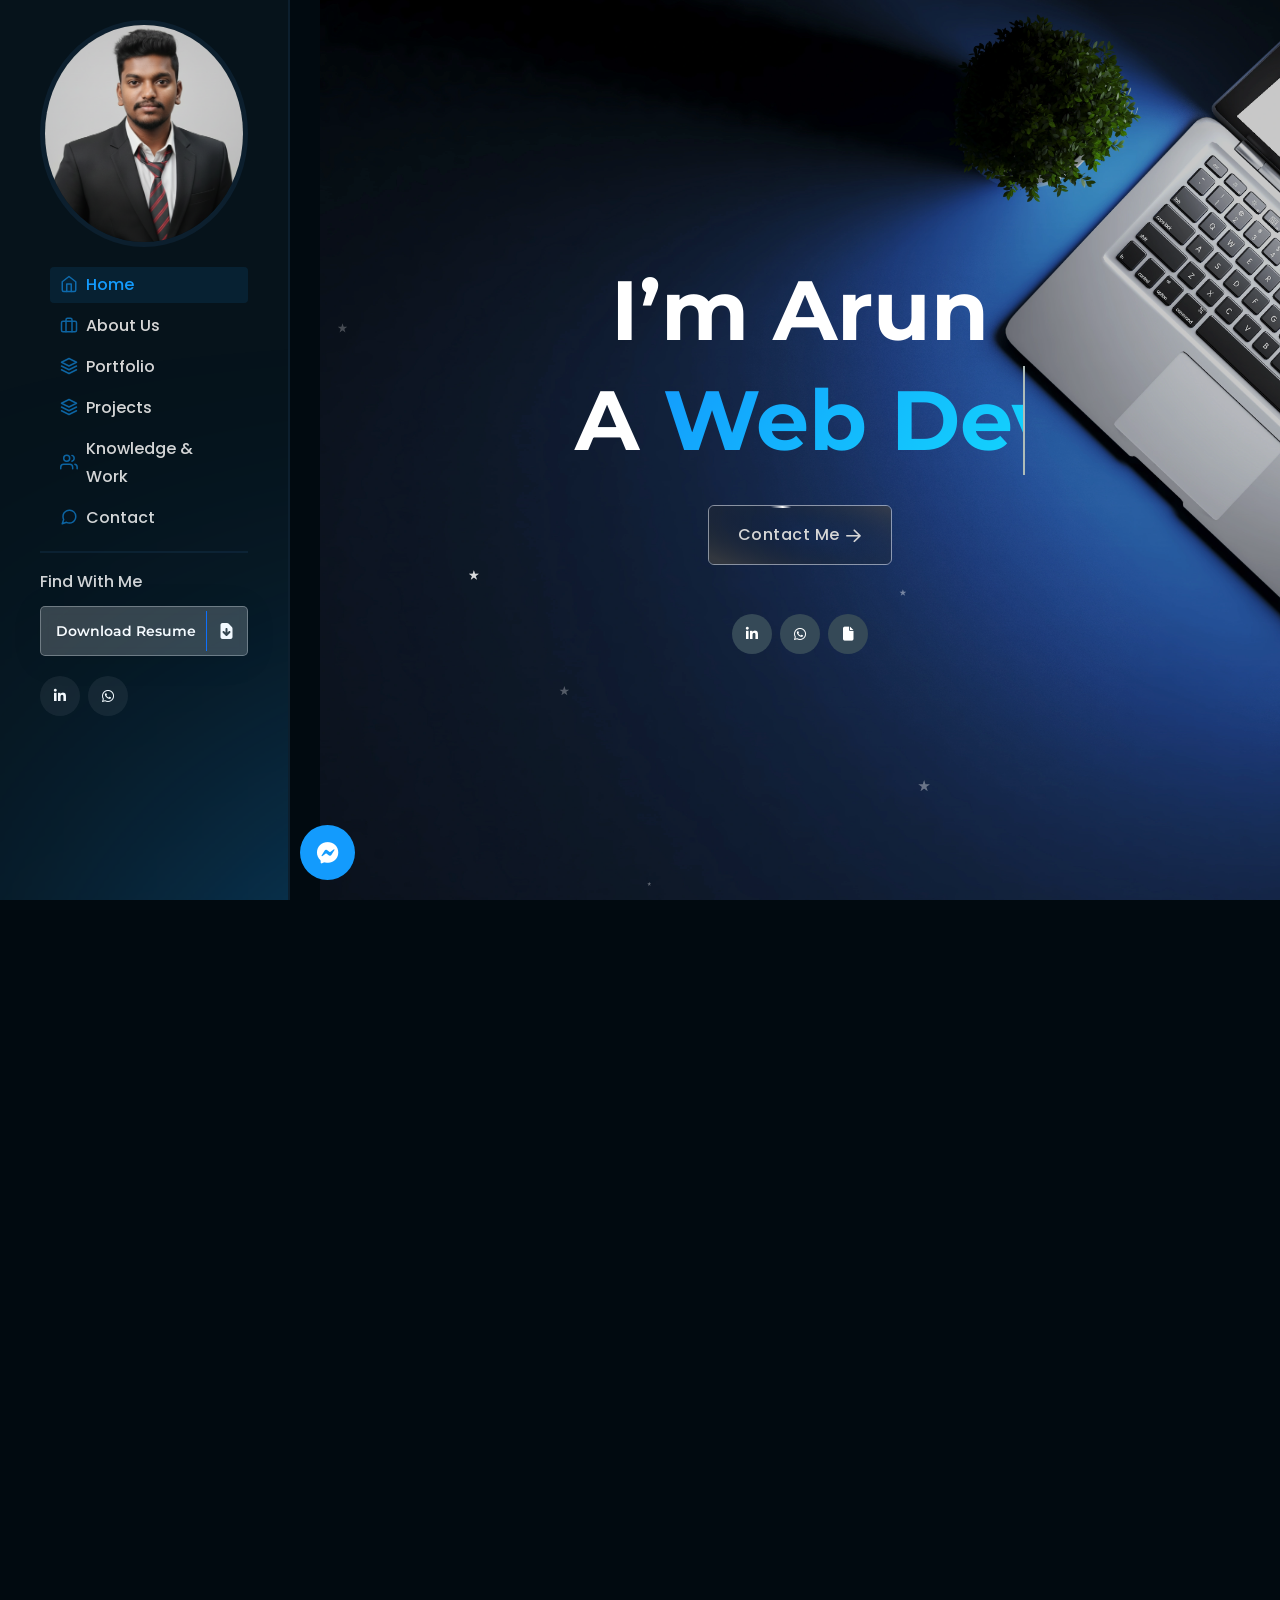
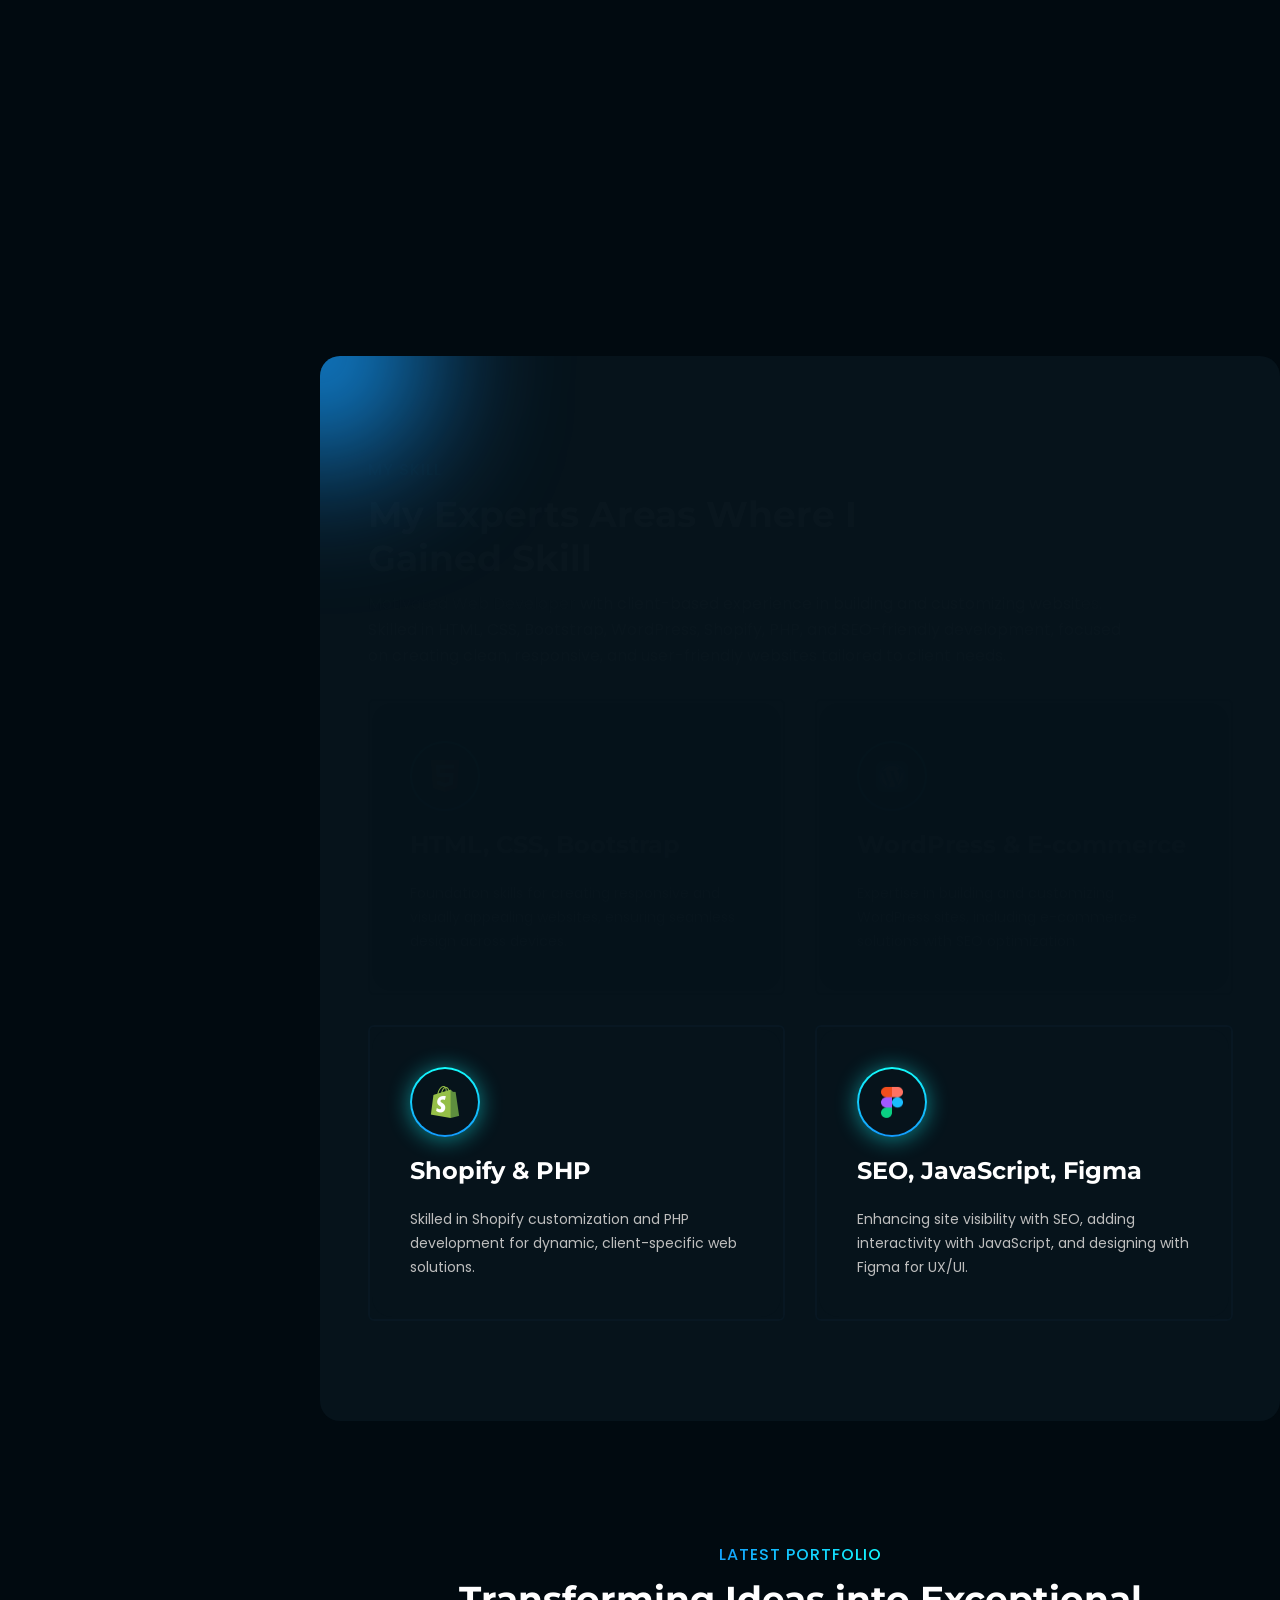
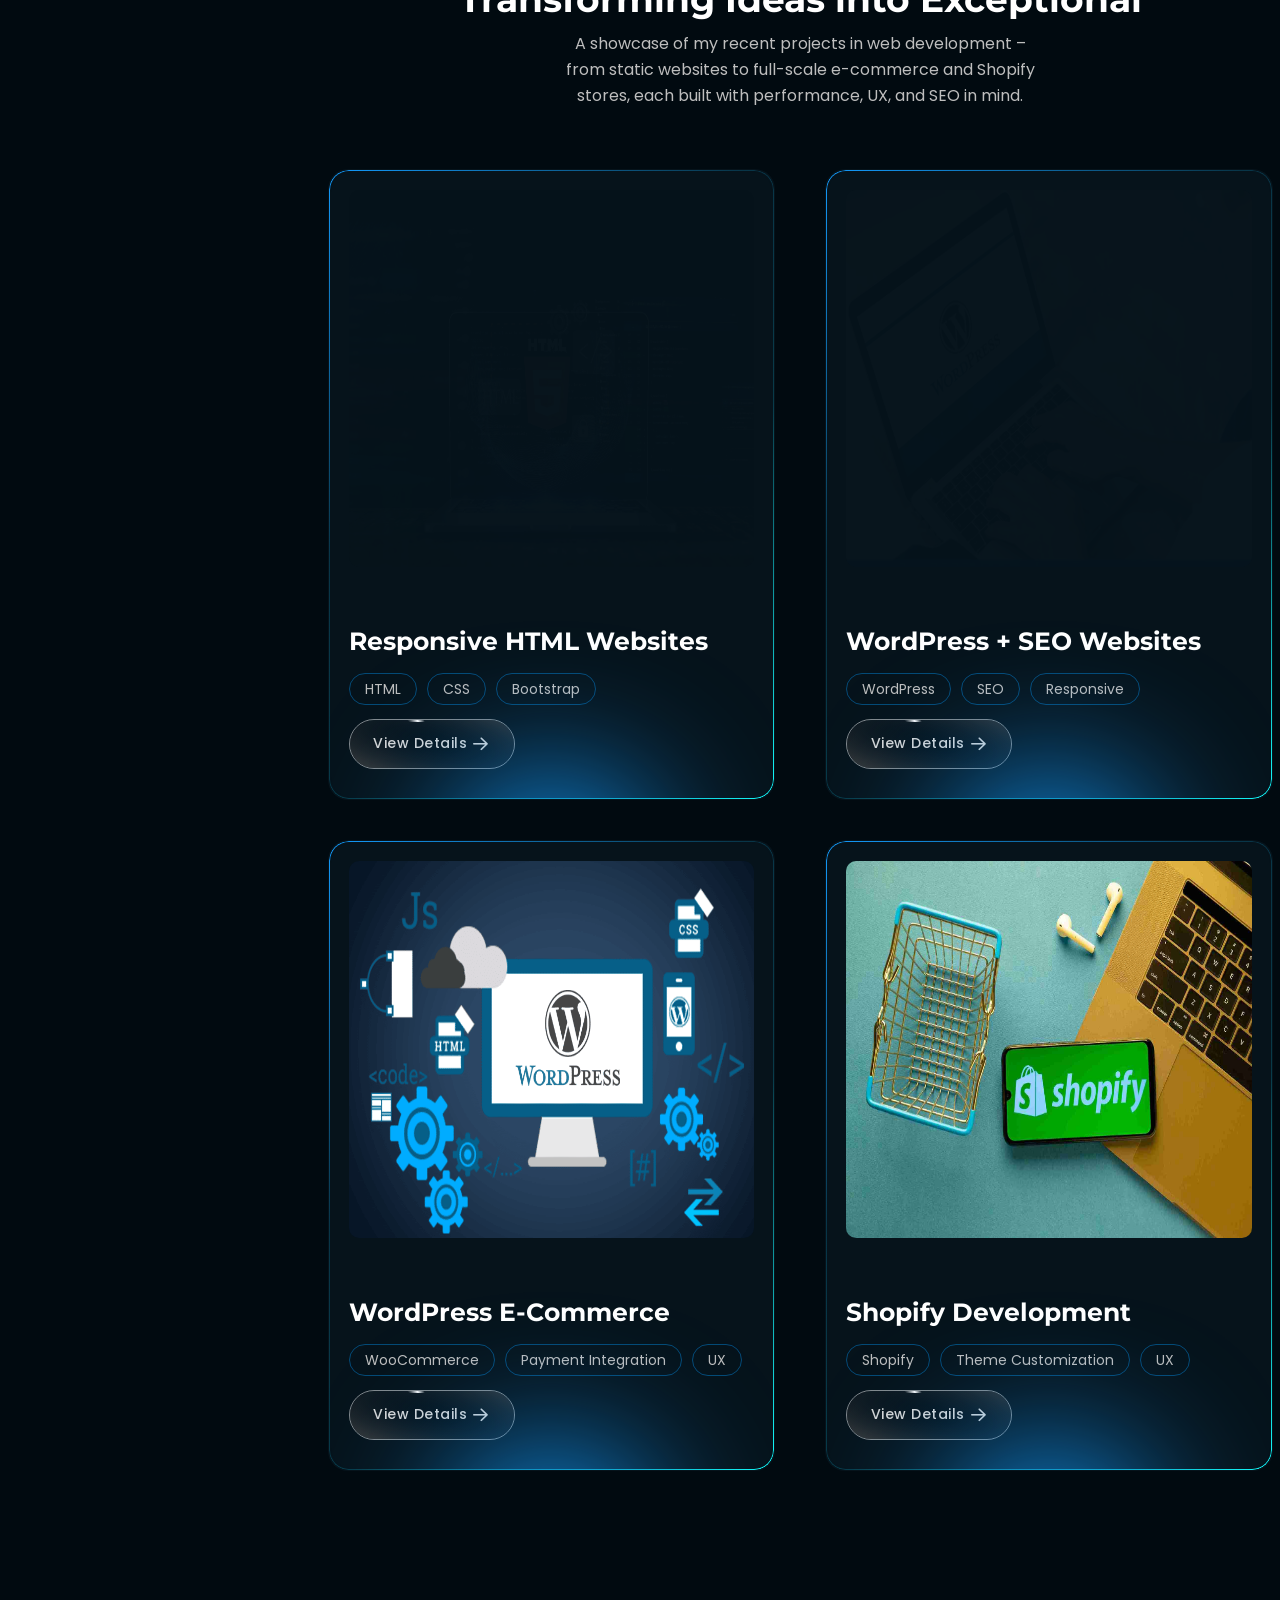
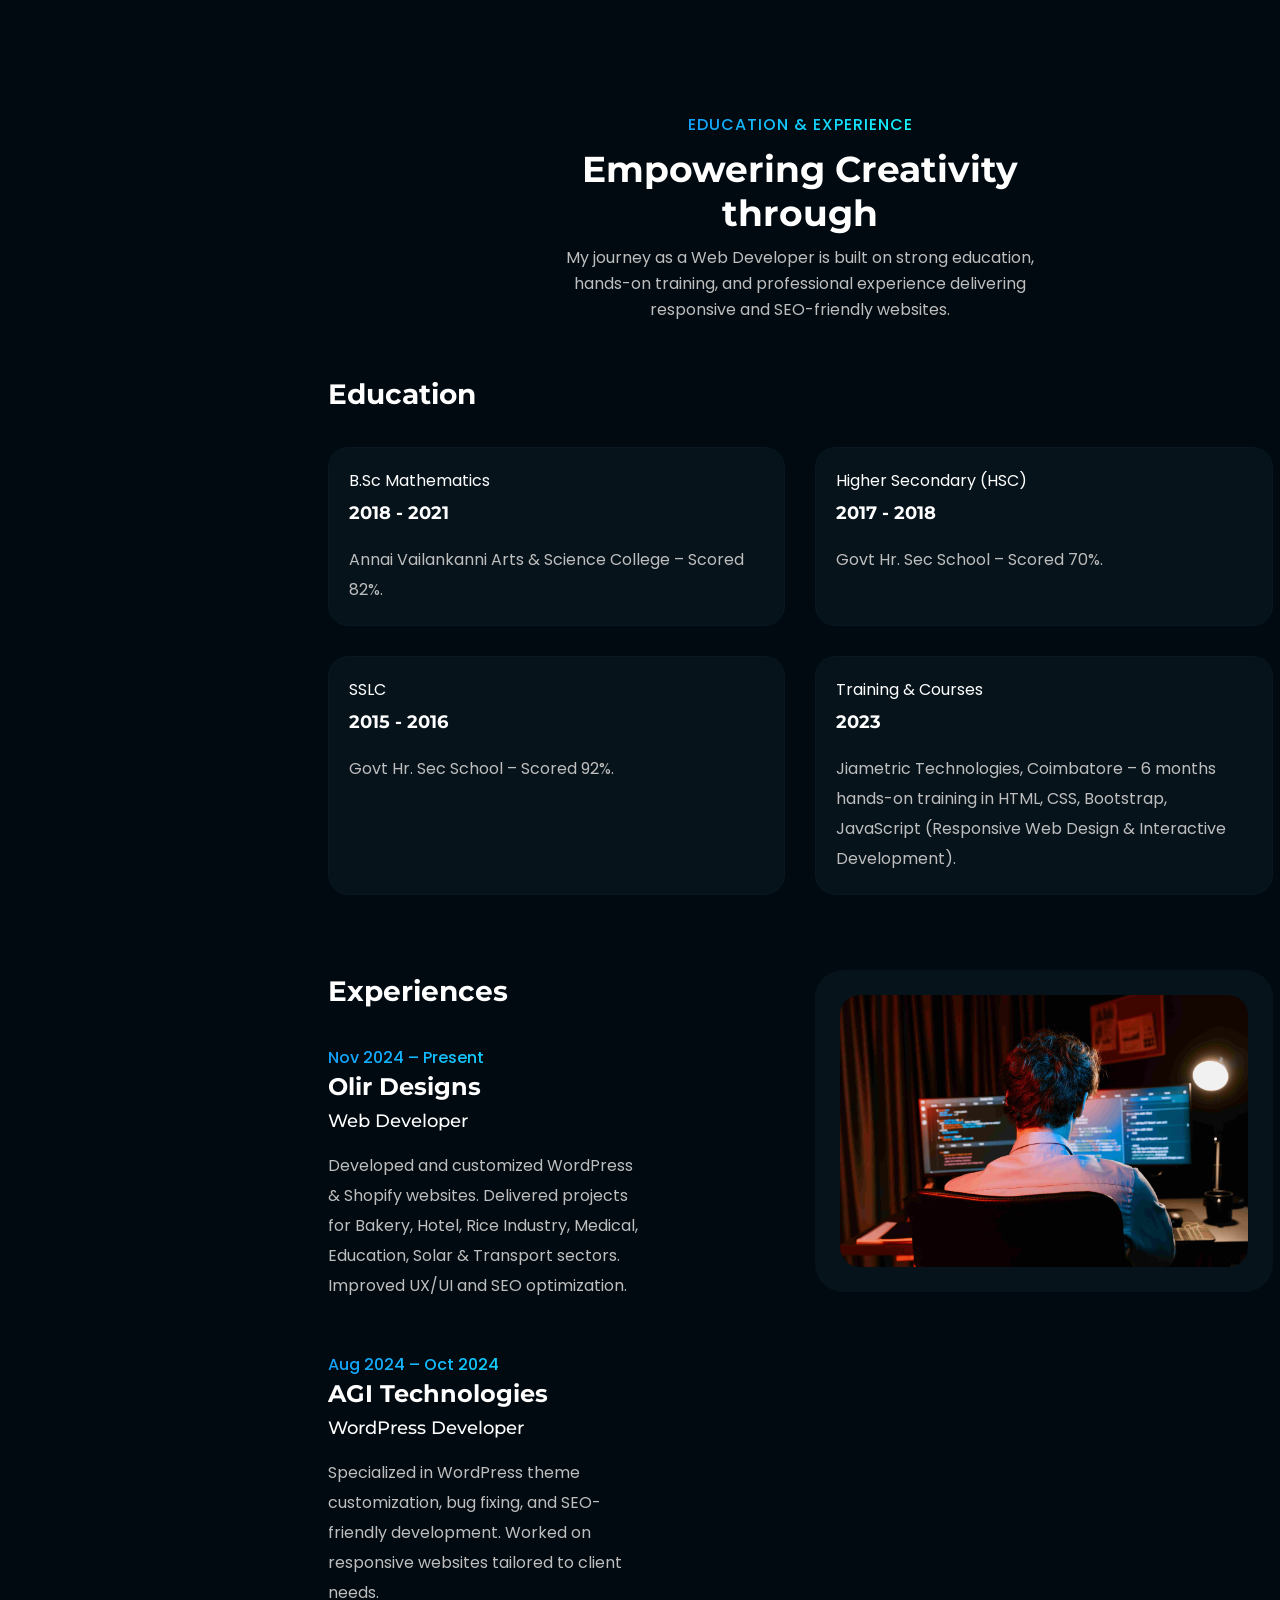
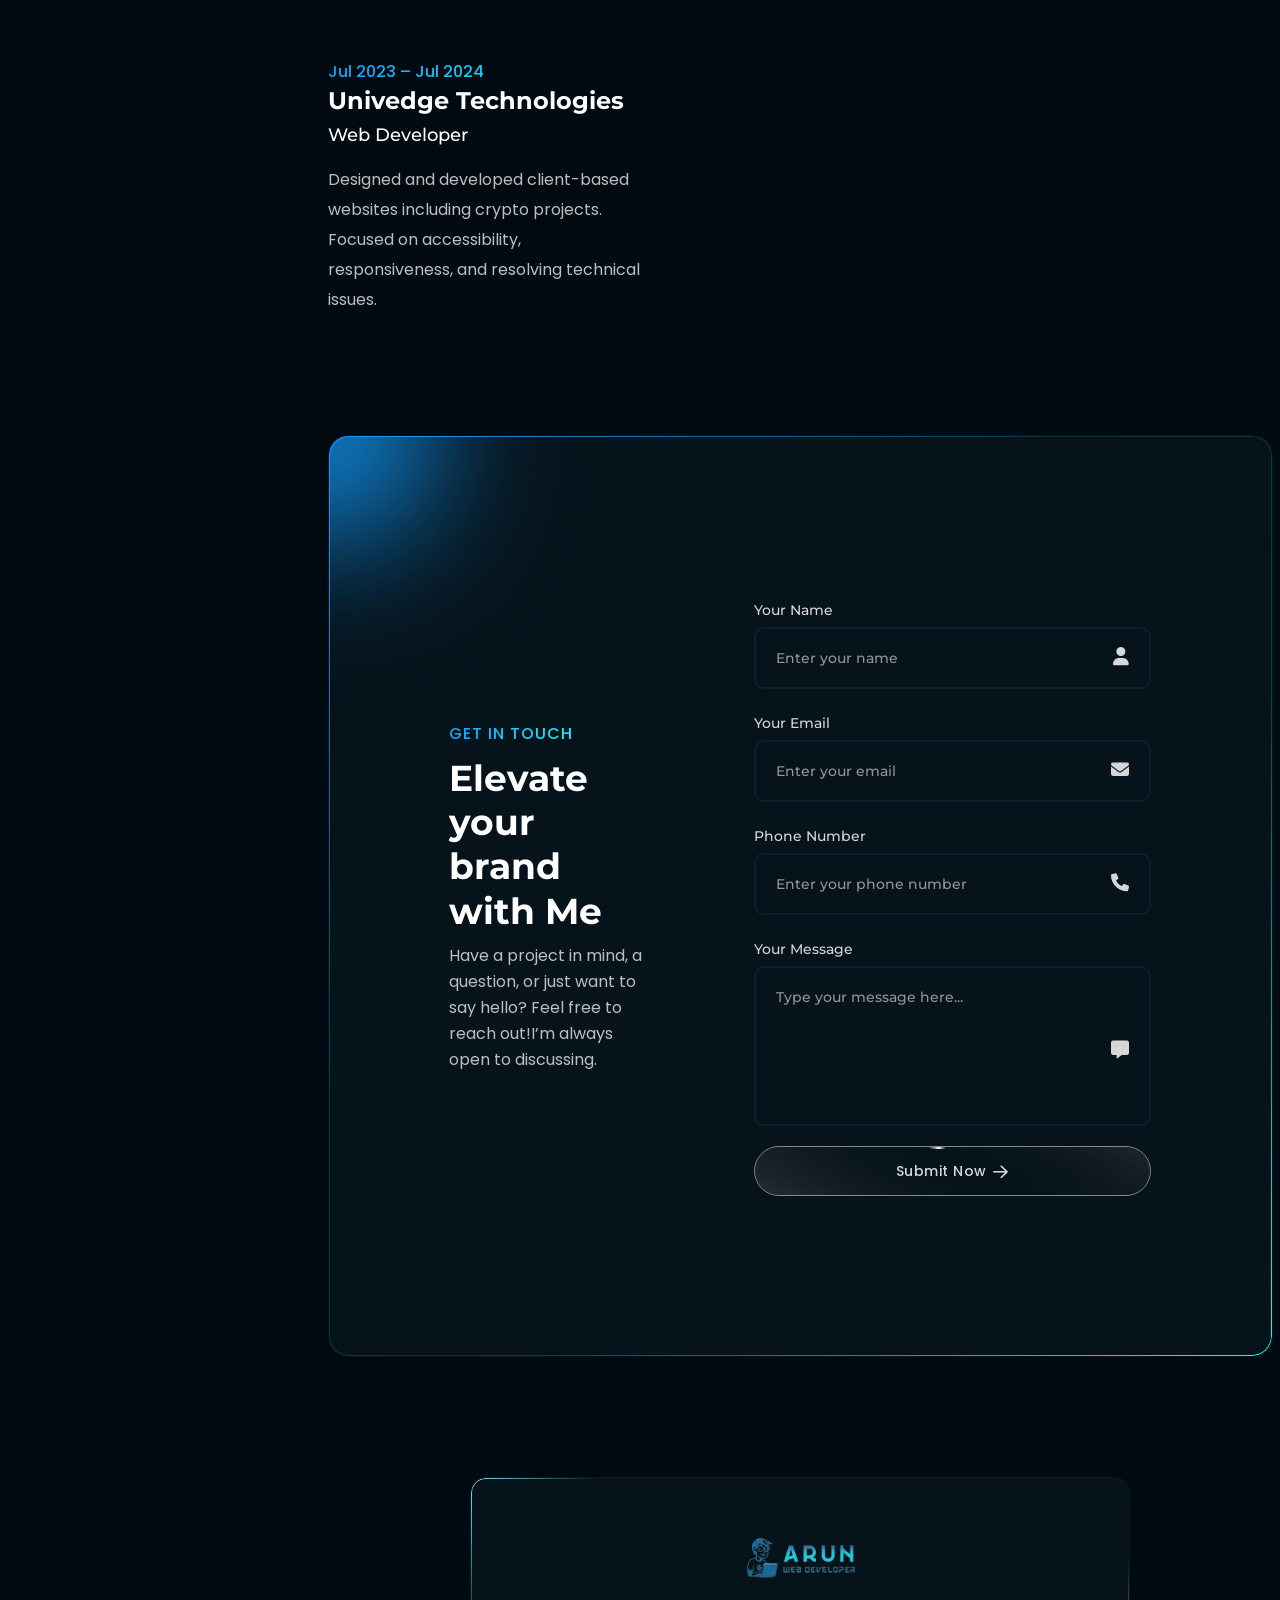
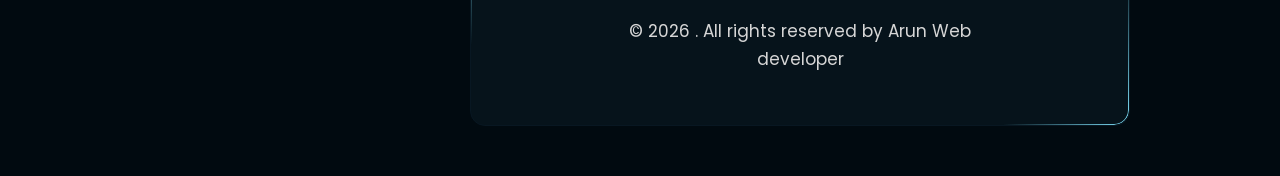
==== index.html @ c599165a "first commit" ====
<!DOCTYPE html>
<html lang="en">

<head>
    <meta charset="UTF-8">
    <meta http-equiv="X-UA-Compatible" content="IE=edge">
    <meta name="viewport" content="width=device-width, initial-scale=1.0">
    <meta name="description" content="Virtuo is a modern personal portfolio template for designers, developers, content writer, cleaner, programmer, fashion designer, model, Influencer and freelancers. Fully responsive, SEO-friendly, Bootstrap and easy to customize.">
    <link rel="shortcut icon" type="image/x-icon" href="assets/images/favicon.svg">
    <title>Arun Portfolio</title>
    <!-- Bootstrap min css -->
    <link rel="stylesheet" href="assets/css/vendor/fontawesome.css">
    <link rel="stylesheet" href="assets/css/plugins/swiper.css">
    <link rel="stylesheet" href="assets/css/plugins/odometer.css">
    <link rel="stylesheet" href="assets/css/vendor/animate.min.css">
    <link rel="stylesheet" href="assets/css/vendor/bootstrap.min.css">
    <!-- custom css -->
    <link rel="stylesheet" href="assets/css/style.css">
    <link rel="stylesheet" href="assets/css/vendor/portfolio.css">


</head>

<body class="page-with-left-header-body">

    <div class="d-none d-xl-block header-style-2">
        <header class="tmp-header-area d-flex align-items-start flex-column header-left-sticky">
            <div class="inner-wrapper">
                <div class="logo-area">
                    <a href="index.html">
                        <img src="assets/images/logo/banner-user-image-04.png" alt="Virtuo - Personal Portfolio HTML Template for developers and freelancers">
                    </a>
                </div>
                <nav id="sideNavs" class="mainmenu-nav navbar-example2 onepagenav">
                    <ul class="primary-menu nav nav-pills">
                        <li class="nav-item current"><a class="nav-link smoth-animation" href="#home"><svg xmlns="http://www.w3.org/2000/svg" width="24" height="24" viewBox="0 0 24 24" fill="none" stroke="currentColor" stroke-width="2" stroke-linecap="round" stroke-linejoin="round" class="feather feather-home">
                                    <path d="M3 9l9-7 9 7v11a2 2 0 0 1-2 2H5a2 2 0 0 1-2-2z"></path>
                                    <polyline points="9 22 9 12 15 12 15 22"></polyline>
                                </svg> Home</a></li>
                        <li class="nav-item"><a class="nav-link smoth-animation" href="#about"> <svg xmlns="http://www.w3.org/2000/svg" width="24" height="24" viewBox="0 0 24 24" fill="none" stroke="currentColor" stroke-width="2" stroke-linecap="round" stroke-linejoin="round" class="feather feather-briefcase">
                                    <rect x="2" y="7" width="20" height="14" rx="2" ry="2"></rect>
                                    <path d="M16 21V5a2 2 0 0 0-2-2h-4a2 2 0 0 0-2 2v16"></path>
                                </svg>About Us</a></li>        
                        <li class="nav-item"><a class="nav-link smoth-animation" href="#portfolio"><svg xmlns="http://www.w3.org/2000/svg" width="24" height="24" viewBox="0 0 24 24" fill="none" stroke="currentColor" stroke-width="2" stroke-linecap="round" stroke-linejoin="round" class="feather feather-layers">
                                    <polygon points="12 2 2 7 12 12 22 7 12 2"></polygon>
                                    <polyline points="2 17 12 22 22 17"></polyline>
                                    <polyline points="2 12 12 17 22 12"></polyline>
                                </svg>Portfolio</a></li>
                        <li class="nav-item"><a class="nav-link smoth-animation" href="portfolio.html"><svg xmlns="http://www.w3.org/2000/svg" width="24" height="24" viewBox="0 0 24 24" fill="none" stroke="currentColor" stroke-width="2" stroke-linecap="round" stroke-linejoin="round" class="feather feather-layers">
                                    <polygon points="12 2 2 7 12 12 22 7 12 2"></polygon>
                                    <polyline points="2 17 12 22 22 17"></polyline>
                                    <polyline points="2 12 12 17 22 12"></polyline>
                                </svg>Projects</a></li>
                        <li class="nav-item"><a class="nav-link smoth-animation" href="#skills"><svg xmlns="http://www.w3.org/2000/svg" width="24" height="24" viewBox="0 0 24 24" fill="none" stroke="currentColor" stroke-width="2" stroke-linecap="round" stroke-linejoin="round" class="feather feather-users">
                                    <path d="M17 21v-2a4 4 0 0 0-4-4H5a4 4 0 0 0-4 4v2"></path>
                                    <circle cx="9" cy="7" r="4"></circle>
                                    <path d="M23 21v-2a4 4 0 0 0-3-3.87"></path>
                                    <path d="M16 3.13a4 4 0 0 1 0 7.75"></path>
                                </svg>Knowledge & Work</a></li>
                        <li class="nav-item"><a class="nav-link smoth-animation" href="#contacts"><svg xmlns="http://www.w3.org/2000/svg" width="24" height="24" viewBox="0 0 24 24" fill="none" stroke="currentColor" stroke-width="2" stroke-linecap="round" stroke-linejoin="round" class="feather feather-message-circle">
                                    <path d="M21 11.5a8.38 8.38 0 0 1-.9 3.8 8.5 8.5 0 0 1-7.6 4.7 8.38 8.38 0 0 1-3.8-.9L3 21l1.9-5.7a8.38 8.38 0 0 1-.9-3.8 8.5 8.5 0 0 1 4.7-7.6 8.38 8.38 0 0 1 3.8-.9h.5a8.48 8.48 0 0 1 8 8v.5z">
                                    </path>
                                </svg>Contact</a></li>
                    </ul>
                </nav>
              <div class="footer">
                    <div class="social-share-style-1">
                        <span class="title">Find With Me</span>
                   
                    <div class="resume">
                        <a download href="assets/images/logo/Arun-Resume.pdf">
                            <div class="noselect"> <span class="text">Download Resume</span><span class="icon"><svg fill="none" height="20" viewBox="0 0 20 20" width="20" xmlns="http://www.w3.org/2000/svg" id="fi_12314107"><path clip-rule="evenodd" d="m6 2c-1.10457 0-2 .89543-2 2v12c0 1.1046.89543 2 2 2h8c1.1046 0 2-.8954 2-2v-8.58578c0-.53043-.2107-1.03915-.5858-1.41422l-3.4142-3.41422c-.3751-.37507-.8838-.58578-1.4142-.58578zm5 6c0-.55228-.4477-1-1-1-.55228 0-1 .44772-1 1v3.5858l-1.29288-1.2929c-.39053-.39053-1.02371-.39053-1.41424 0-.39052.3905-.39052 1.0237 0 1.4142l3 3c.39053.3905 1.02372.3905 1.41422 0l3-3c.3905-.3905.3905-1.0237 0-1.4142-.3905-.39053-1.0237-.39053-1.4142 0l-1.2929 1.2929z" fill="#fff" fill-rule="evenodd"></path></svg></span></div></a>

                        <div class="social-link" style="margin-top: 20px;">
                            <a href="https://www.linkedin.com/in/arundevweb" target="_blank">
                                <i class="fa-brands fa-linkedin-in"></i>
                            </a>
                            <a href="https://wa.me/6385438589" target="_blank">
                                <i class="fa-brands fa-whatsapp"></i>
                            </a>
                          
                        </div>
                    </div>
                    </div>
                </div>
            </div>
        </header>
    </div>

    <!-- Header Mobile Bar  -->
    <div class="tmp-responsive-header-style d-block d-xl-none header--sticky">
        <div class="row align-items-center">
            <div class="col-6">
                <div class="logo">
                    <a href="index.html">
                        <img src="assets/images/logo/white-logo-reeni.png" alt="Virtuo - Personal Portfolio HTML Template for developers and freelancers">
                    </a>
                </div>
            </div>
            <div class="col-6">
                <div class="header-right text-end">
                    <div class="tmp-side-collups-area d-flex justify-content-end">
                        <button class="tmp-menu-bars humberger_menu_active"><i class="fa-regular fa-bars-staggered"></i></button>
                    </div>
                </div>
            </div>
        </div>
    </div>
    <!-- Header Mobile Bar  -->


    <div class="tmp-popup-mobile-menu">
        <div class="inner">
            <div class="header-top">
                <div class="logo">
                    <a href="index.html" class="logo-area">
                        <img class="logo-dark" src="assets/images/logo/white-logo-reeni.png" alt="Virtuo - Personal Portfolio HTML Template for developers and freelancers">
                        <img class="logo-white" src="assets/images/logo/dark-logo-virtuo.png" alt="Virtuo - Personal Portfolio HTML Template for developers and freelancers">
                    </a>

                </div>
                <div class="close-menu">
                    <button class="close-button tmp-round-action-btn">
                        <i class="fa-sharp fa-light fa-xmark"></i>
                    </button>
                </div>
            </div>
            <ul class="tmp-mainmenu onepagenav-click">
                <li><a class="smoth-animation" href="#home">Home</a></li>
                <li><a class="smoth-animation" href="#about">About Us</a></li>
                <li><a class="smoth-animation" href="#portfolio">Portfolio</a></li>
                <li><a class="smoth-animation" href="portfolio.html">Projects</a></li>
                <li><a class="smoth-animation" href="#skills">Knowledge & Work</a></li>
                <li><a class="smoth-animation" href="#contacts">Contact</a></li>
            </ul>

            <div class="social-share-style-1 mt--40">
                <span class="title">find with me</span>
               <div class="resume">
                        <a download href="assets/images/logo/Arun-Resume.pdf">
                            <div class="noselect"> <span class="text">Download Resume</span><span class="icon"><svg fill="none" height="20" viewBox="0 0 20 20" width="20" xmlns="http://www.w3.org/2000/svg" id="fi_12314107"><path clip-rule="evenodd" d="m6 2c-1.10457 0-2 .89543-2 2v12c0 1.1046.89543 2 2 2h8c1.1046 0 2-.8954 2-2v-8.58578c0-.53043-.2107-1.03915-.5858-1.41422l-3.4142-3.41422c-.3751-.37507-.8838-.58578-1.4142-.58578zm5 6c0-.55228-.4477-1-1-1-.55228 0-1 .44772-1 1v3.5858l-1.29288-1.2929c-.39053-.39053-1.02371-.39053-1.41424 0-.39052.3905-.39052 1.0237 0 1.4142l3 3c.39053.3905 1.02372.3905 1.41422 0l3-3c.3905-.3905.3905-1.0237 0-1.4142-.3905-.39053-1.0237-.39053-1.4142 0l-1.2929 1.2929z" fill="#fff" fill-rule="evenodd"></path></svg></span></div></a>

                        <div class="social-link" style="margin-top: 20px;">
                            <a href="https://www.linkedin.com/in/arundevweb" target="_blank">
                                <i class="fa-brands fa-linkedin-in"></i>
                            </a>
                            <a href="https://wa.me/6385438589" target="_blank">
                                <i class="fa-brands fa-whatsapp"></i>
                            </a>
                          
                        </div>
                    </div>
            </div>

        </div>
    </div>

    <div class="page-with-left-header">

        <!-- tmp banner area start -->
        <div class="tmp-banner-one-area banner-twelve-area with-bg-image style-3" id="home" data-black-overlay="1">
            <div class="container">
                <div class="banner-one-main-wrapper">
                    <div class="row align-items-center">
                        <div class="col-lg-12">
                            <div class="inner text-center">

                                <h1 class="title tmp-scroll-trigger tmp-fade-in animation-order-2 mb--30">
                                    I’m
                                    Arun <br> A
                                    <span class="header-caption">
                                        <span class="cd-headline clip is-full-width">
                                            <span class="cd-words-wrapper">
                                                <b class="is-visible theme-gradient">Web Developer</b>
                                                <b class="is-hidden theme-gradient">Shopify Developer</b>
                                                <b class="is-hidden theme-gradient">Wordpress Developer</b>
                                                <b class="is-hidden theme-gradient">SEO Support</b>
                                            </span>
                                    </span>
                                    </span>
                                </h1>
                                <!-- <a href="contact.html" class="tmp-btn btn-primary tmp-scroll-trigger tmp-fade-in animation-order-3">Contact Me</a> -->
                                <a class="tmp-btn hover-icon-reverse btn-border tmp-modern-button download-icon" href="#contacts">
                                    <div class="icon-reverse-wrapper">
                                        <span class="btn-text">Contact Me</span>
                                        <div class="btn-hack"></div>
                                        <img src="assets/images/button/btg-bg.svg" alt="" class="btn-bg">
                                        <img src="assets/images/button/btg-bg-2.svg" alt="" class="btn-bg-hover">
                                        <span class="btn-icon"><i class="fa-sharp fa-regular fa-arrow-right"></i></span>
                                        <span class="btn-icon"><i class="fa-sharp fa-regular fa-arrow-right"></i></span>
                                    </div>
                                </a>
                                <div class="social-share-style-1">
                                    <div class="social-link">
                                        <a href="https://www.linkedin.com/in/arundevweb" target="_blank">
                                            <i class="fa-brands fa-linkedin-in"></i>
                                        </a>
                                        <!-- WhatsApp -->
                                        <a href="https://wa.me/6385438589" target="_blank">
                                            <i class="fa-brands fa-whatsapp"></i>
                                        </a>
                                        <!-- Resume Download -->
                                        <a href="assets/images/logo/Arun-Resume.pdf" download target="_blank">
                                            <i class="fa-solid fa-file"></i>
                                        </a>
                                    </div>
                                </div>
                            </div>
                        </div>
                    </div>
                </div>
            </div>
            <div id="particles-js"></div>
        </div>
        <!-- tmp banner area end -->

        <section class="latest-service-area tmp-section-gapTop" id="about">
            <div class="container">
                <div class="row animation-action-3">
                    <div class="col-lg-6 col-sm-6">
                        <a href="service-details.html" class="service-card-v2 single-animation tmponhover tmp-scroll-trigger tmp-fade-in animation-order-1">
                            <h2 class="service-card-num"><span>01.</span>WordPress Development</h2>
                            <div class="tmp-light light-left"></div>
                            <p class="service-para">Expert in building and customizing responsive WordPress websites with SEO optimization.</p>
                        </a>

                        <!-- ✅ New Shopify Development Card -->
                        <a href="service-details.html" class="service-card-v2 single-animation tmponhover tmp-scroll-trigger tmp-fade-in animation-order-2">
                            <h2 class="service-card-num"><span>02.</span>Shopify Development</h2>
                            <div class="tmp-light light-left"></div>
                            <p class="service-para">Specialized in Shopify customization, theme development, and building scalable e-commerce solutions with SEO-friendly design.</p>
                        </a>
                        <!-- End Shopify Card -->

                        <a href="service-details.html" class="service-card-v2 single-animation tmponhover tmp-scroll-trigger tmp-fade-in animation-order-3">
                            <h2 class="service-card-num"><span>03.</span>UI/UX Design</h2>
                            <div class="tmp-light light-left"></div>
                            <p class="service-para">I specialize in creating solutions that are visually engaging and align with business goals for better customer experience.</p>
                        </a>
                    </div>

                    <div class="col-lg-6 col-sm-6">
                        <div class="service-card-v2 single-animation tmponhover tmp-scroll-trigger tmp-fade-in animation-order-4">
                            <h2 class="service-card-num"><span>04.</span>SEO-Friendly Development</h2>
                            <div class="tmp-light light-left"></div>
                            <p class="service-para">Websites optimized for search engines with responsive design and clean coding practices.</p>
                        </div>
                        <div class="service-card-v2 single-animation tmponhover tmp-scroll-trigger tmp-fade-in animation-order-5">
                            <h2 class="service-card-num"><span>05.</span>Branding Design</h2>
                            <div class="tmp-light light-left"></div>
                            <p class="service-para">Helping businesses build strong branding with professional, customized digital solutions.</p>
                        </div>
                        <div class="service-card-v2 single-animation tmponhover tmp-scroll-trigger tmp-fade-in animation-order-6">
                            <h2 class="service-card-num"><span>06.</span>Motion Design</h2>
                            <div class="tmp-light light-left"></div>
                            <p class="service-para">Creative animations and interactive visuals that improve engagement and storytelling.</p>
                        </div>
                    </div>
                </div>
            </div>
        </section>

  <!-- tmp counter area start -->
        <div class="counter-funfacts-area tmp-section-gapBottom">
            <div class="container">
                <div class="row g-5">
                    <div class="col-lg-3 col-sm-6 col-12">
                        <div class="counter-card tmp-scroll-trigger tmp-fade-in tmponhover animation-order-1">
                            <h3 class="counter counter-title"><span class="odometer" data-count="55">00</span>+</h3>
                            <p class="counter-para">Projects Completed</p>
                        </div>
                    </div>
                    <div class="col-lg-3 col-sm-6 col-12">
                        <div class="counter-card tmp-scroll-trigger tmp-fade-in tmponhover animation-order-2">
                            <h3 class="counter counter-title"><span class="odometer" data-count="30">00</span>+</h3>
                            <p class="counter-para">Websites Developed</p>
                        </div>
                    </div>
                    <div class="col-lg-3 col-sm-6 col-12">
                        <div class="counter-card tmp-scroll-trigger tmp-fade-in tmponhover animation-order-3">
                            <h3 class="counter counter-title"><span class="odometer" data-count="20">00</span>+</h3>
                            <p class="counter-para">Client Reviews</p>
                        </div>
                    </div>
                    <div class="col-lg-3 col-sm-6 col-12">
                        <div class="counter-card tmp-scroll-trigger tmp-fade-in tmponhover animation-order-4">
                            <h3 class="counter counter-title"><span class="odometer" data-count="18">00</span>+</h3>
                            <p class="counter-para">Satisfied Clients</p>
                        </div>
                    </div>
                </div>
            </div>
        </div>

    <!-- tmp counter area end -->


    <!-- Tpm My Skill Area Start -->
    <section class="my-skill-area-style-two  plr_lg--30 plr_md--30 plr_sm--30 plr_mobile--15 mt--10" id="skills">
        <div class="tpm-custom-box-bg position-relative overflow-hidden border--radious-20">
            <div class="container">
                <div class="row">

                    <div class="col-xxl-6 col-lg-12 col-md-12">
                        <div class="my-skill-area-left-content-wrap">
                            <div class="section-head text-align-left">
                                <div class="section-sub-title tmp-scroll-trigger tmp-fade-in animation-order-1">
                                    <span class="subtitle theme-gradient">My Skill</span>
                                </div>
                                <h2 class="title split-collab tmp-scroll-trigger tmp-fade-in animation-order-2">My Experts
                                    Areas Where I <br> Gained Skill</h2>
                                <p class="description tmp-scroll-trigger tmp-fade-in animation-order-3">Motivated Web Developer with client-based experience in building and customizing websites. Skilled in HTML, CSS, Bootstrap, WordPress, Shopify, PHP, and SEO-friendly development, focused on creating clean, responsive, and user-friendly websites tailored to client needs.</p>
                            </div>
                        </div>
                    </div>

                    <div class="col-xxl-6 col-lg-12 col-md-12">
                        <div class="my-skill-card-style-two row">
                            <div class="col-lg-6 col-md-6 col-12 paralax-image">
                                <div class="my-skill-card tmponhover tmp-scroll-trigger tmp-fade-in animation-order-1">
                                    <div class="card-icon">
                                        <img src="assets/images/icons/icon-01.png" alt="my-skill-icon">
                                    </div>
                                    <h3 class="card-title">HTML, CSS, Bootstrap</h3>
                                    <p class="card-para">Foundation skills for creating responsive and visually appealing websites, ensuring seamless design across devices.</p>
                                </div>
                            </div>

                            <div class="col-lg-6 col-md-6 col-12 paralax-image">
                                <div class="my-skill-card tmponhover tmp-scroll-trigger tmp-fade-in animation-order-2">
                                    <div class="card-icon">
                                        <img src="assets/images/icons/icon-02.png" alt="my-skill-icon">
                                    </div>
                                    <h3 class="card-title">WordPress & E-commerce</h3>
                                    <p class="card-para">Expertise in building and customizing WordPress sites, including e-commerce solutions with SEO optimization.</p>
                                </div>
                            </div>

                            <div class="col-lg-6 col-md-6 col-12 paralax-image">
                                <div class="my-skill-card tmponhover tmp-scroll-trigger tmp-fade-in animation-order-3">
                                    <div class="card-icon">
                                        <img src="assets/images/icons/icon-03.png" alt="my-skill-icon">
                                    </div>
                                    <h3 class="card-title">Shopify & PHP</h3>
                                    <p class="card-para">Skilled in Shopify customization and PHP development for dynamic, client-specific web solutions.</p>
                                </div>
                            </div>

                            <div class="col-lg-6 col-md-6 col-12 paralax-image">
                                <div class="my-skill-card tmponhover tmp-scroll-trigger tmp-fade-in animation-order-4">
                                    <div class="card-icon">
                                        <img src="assets/images/icons/icon-04.png" alt="my-skill-icon">
                                    </div>
                                    <h3 class="card-title">SEO, JavaScript, Figma</h3>
                                    <p class="card-para">Enhancing site visibility with SEO, adding interactivity with JavaScript, and designing with Figma for UX/UI.</p>
                                </div>
                            </div>
                        </div>
                    </div>
                </div>
            </div>
            <div class="tmp-light light-top-left active"></div>
        </div>
    </section>
    <!-- Tpm My Skill Area End -->







    
    <!-- tmp Latest Portfolio Start -->
    <section class="latest-portfolio-area custom-column-grid tmp-section-gap" id="portfolio">
        <div class="container">
            <div class="section-head mb--60">
                <div class="section-sub-title center-title tmp-scroll-trigger tmp-fade-in animation-order-1">
                    <span class="subtitle theme-gradient">Latest Portfolio</span>
                </div>
                <h2 class="title split-collab tmp-scroll-trigger tmp-fade-in animation-order-2">  Transforming Ideas into Exceptional </h2>
                <p class="description section-sm tmp-scroll-trigger tmp-fade-in animation-order-3">A showcase of my recent projects in web development – from static websites to full-scale 
                e-commerce and Shopify stores, each built with performance, UX, and SEO in mind.</p>
            </div>
            <div class="latest-portfolio-tabs-area">
             <div class="row animation-action-3">
                    <div class="col-lg-6 col-md-6 paralax-image">
                        <div class="latest-portfolio-card-style-two image-box-hover tmp-scroll-trigger single-animation active tmponhover tmp-fade-in animation-order-1" data-bs-toggle="modal" data-bs-target="#modal1">
                            <div class="portfoli-card-img">
                                <div class="img-box v2">
                                    <a class="tmp-scroll-trigger tmp-zoom-in animation-order-1" href="javascript:void(0);">
                                        <img class="w-100" src="assets/images/latest-portfolio/portfoli-img-1.jpg" alt="Responsive HTML Websites Thumbnail">
                                    </a>
                                </div>
                            </div>
                            <div class="portfolio-card-content-wrap">
                                <div class="content-left">
                                    <h3 class="portfolio-card-title"><a href="javascript:void(0);">Responsive HTML Websites</a></h3>
                                    <div class="tag-items">
                                        <ul>
                                            <li>
                                                <a href="#" class="tag-item">HTML</a>
                                            </li>
                                            <li>
                                                <a href="#" class="tag-item">CSS</a>
                                            </li>
                                             <li>
                                                <a href="#" class="tag-item">Bootstrap</a>
                                            </li>
                                        </ul>
                                    </div>
                                </div>
                                <a class="tmp-btn hover-icon-reverse btn-border tmp-modern-button radius-round download-icon btn-md" href="portfolio.html#landing-page">
                                    <div class="icon-reverse-wrapper">
                                        <span class="btn-text">View Details</span>
                                        <div class="btn-hack"></div>
                                        <img src="assets/images/button/btg-bg.svg" alt="" class="btn-bg">
                                        <img src="assets/images/button/btg-bg-2.svg" alt="" class="btn-bg-hover">
                                        <span class="btn-icon"><i class="fa-sharp fa-regular fa-arrow-right"></i></span>
                                        <span class="btn-icon"><i class="fa-sharp fa-regular fa-arrow-right"></i></span>
                                    </div>
                                </a>
                            </div>
                            <div class="tmp-light light-center"></div>
                        </div>
                    </div>
                    <div class="col-lg-6 col-md-6 paralax-image">
                        <div class="latest-portfolio-card-style-two image-box-hover tmp-scroll-trigger single-animation active tmponhover tmp-fade-in animation-order-1" data-bs-toggle="modal" data-bs-target="#modal2">
                            <div class="portfoli-card-img">
                                <div class="img-box v2">
                                    <a class="tmp-scroll-trigger tmp-zoom-in animation-order-1" href="javascript:void(0);">
                                        <img class="w-100" src="assets/images/latest-portfolio/portfoli-img-2.avif" alt="WordPress + SEO Websites Thumbnail">
                                    </a>
                                </div>
                            </div>
                            <div class="portfolio-card-content-wrap">
                                <div class="content-left">
                                    <h3 class="portfolio-card-title"><a href="javascript:void(0);">WordPress + SEO Websites</a></h3>
                                    <div class="tag-items">
                                        <ul>
                                            <li>
                                                <a href="#" class="tag-item">WordPress</a>
                                            </li>
                                            <li>
                                                <a href="#" class="tag-item">SEO</a>
                                            </li>
                                            <li>
                                                <a href="#" class="tag-item">Responsive</a>
                                            </li>
                                        </ul>
                                    </div>
                                </div>
                                <a class="tmp-btn hover-icon-reverse btn-border tmp-modern-button radius-round download-icon btn-md" href="portfolio.html#wordpress">
                                    <div class="icon-reverse-wrapper">
                                        <span class="btn-text">View Details</span>
                                        <div class="btn-hack"></div>
                                        <img src="assets/images/button/btg-bg.svg" alt="" class="btn-bg">
                                        <img src="assets/images/button/btg-bg-2.svg" alt="" class="btn-bg-hover">
                                        <span class="btn-icon"><i class="fa-sharp fa-regular fa-arrow-right"></i></span>
                                        <span class="btn-icon"><i class="fa-sharp fa-regular fa-arrow-right"></i></span>
                                    </div>
                                </a>
                            </div>
                            <div class="tmp-light light-center"></div>
                        </div>
                    </div>
                    <div class="col-lg-6 col-md-6 paralax-image">
                        <div class="latest-portfolio-card-style-two image-box-hover tmp-scroll-trigger single-animation active tmponhover tmp-fade-in animation-order-1" data-bs-toggle="modal" data-bs-target="#modal3">
                            <div class="portfoli-card-img">
                                <div class="img-box v2">
                                    <a class="tmp-scroll-trigger tmp-zoom-in animation-order-1" href="javascript:void(0);">
                                        <img class="w-100" src="assets/images/latest-portfolio/portfoli-img-3.png" alt="WordPress E-Commerce Thumbnail">
                                    </a>
                                </div>
                            </div>
                            <div class="portfolio-card-content-wrap">
                                <div class="content-left">
                                    <h3 class="portfolio-card-title"><a href="javascript:void(0);">WordPress E-Commerce</a></h3>
                                    <div class="tag-items">
                                        <ul>
                                            <li>
                                                <a href="#" class="tag-item">WooCommerce</a>
                                            </li>
                                            <li>
                                                <a href="#" class="tag-item">Payment Integration</a>
                                            </li>
                                             <li>
                                                <a href="#" class="tag-item">UX</a>
                                            </li>
                                        </ul>
                                    </div>
                                </div>
                                <a class="tmp-btn hover-icon-reverse btn-border tmp-modern-button radius-round download-icon btn-md" href="portfolio.html#woocommerce">
                                    <div class="icon-reverse-wrapper">
                                        <span class="btn-text">View Details</span>
                                        <div class="btn-hack"></div>
                                        <img src="assets/images/button/btg-bg.svg" alt="" class="btn-bg">
                                        <img src="assets/images/button/btg-bg-2.svg" alt="" class="btn-bg-hover">
                                        <span class="btn-icon"><i class="fa-sharp fa-regular fa-arrow-right"></i></span>
                                        <span class="btn-icon"><i class="fa-sharp fa-regular fa-arrow-right"></i></span>
                                    </div>
                                </a>
                            </div>
                            <div class="tmp-light light-center"></div>
                        </div>
                    </div>
                    <div class="col-lg-6 col-md-6 paralax-image">
                        <div class="latest-portfolio-card-style-two image-box-hover tmp-scroll-trigger single-animation active tmponhover tmp-fade-in animation-order-1" data-bs-toggle="modal" data-bs-target="#modal4">
                            <div class="portfoli-card-img">
                                <div class="img-box v2">
                                    <a class="tmp-scroll-trigger tmp-zoom-in animation-order-1" href="javascript:void(0);">
                                        <img class="w-100" src="assets/images/latest-portfolio/portfoli-img-4.jpg" alt="Shopify Development Thumbnail">
                                    </a>
                                </div>
                            </div>
                            <div class="portfolio-card-content-wrap">
                                <div class="content-left">
                                    <h3 class="portfolio-card-title"><a href="javascript:void(0);">Shopify Development</a></h3>
                                    <div class="tag-items">
                                        <ul>
                                            <li>
                                                <a href="#" class="tag-item">Shopify</a>
                                            </li>
                                            <li>
                                                <a href="#" class="tag-item">Theme Customization</a>
                                            </li>
                                             <li>
                                                <a href="#" class="tag-item">UX</a>
                                            </li>
                                        </ul>
                                    </div>
                                </div>
                                <a class="tmp-btn hover-icon-reverse btn-border tmp-modern-button radius-round download-icon btn-md" href="portfolio.html#shopify">
                                    <div class="icon-reverse-wrapper">
                                        <span class="btn-text">View Details</span>
                                        <div class="btn-hack"></div>
                                        <img src="assets/images/button/btg-bg.svg" alt="" class="btn-bg">
                                        <img src="assets/images/button/btg-bg-2.svg" alt="" class="btn-bg-hover">
                                        <span class="btn-icon"><i class="fa-sharp fa-regular fa-arrow-right"></i></span>
                                        <span class="btn-icon"><i class="fa-sharp fa-regular fa-arrow-right"></i></span>
                                    </div>
                                </a>
                            </div>
                            <div class="tmp-light light-center"></div>
                        </div>
                    </div>
                </div>
            </div>
        </div>
    </section>
    <!-- tmp Latest Portfolio end -->

        <!-- Tpm Education Experience Area Start -->
      <section class="education-experience tmp-section-gapTop" id="resume">
    <div class="container">
        <div class="section-head mb--50">
            <div class="section-sub-title center-title tmp-scroll-trigger tmp-fade-in animation-order-1">
                <span class="subtitle theme-gradient">Education & Experience</span>
            </div>
            <h2 class="title split-collab tmp-scroll-trigger tmp-fade-in animation-order-2">
                Empowering Creativity <br> through
            </h2>
            <p class="description section-sm tmp-scroll-trigger tmp-fade-in animation-order-3">
                My journey as a Web Developer is built on strong education, hands-on training, and
                professional experience delivering responsive and SEO-friendly websites.
            </p>
        </div>

        <!-- ✅ Education Section -->
        <h2 class="custom-title mb-32 tmp-scroll-trigger tmp-fade-in animation-order-1">Education</h2>
        <div class="row g-5 animation-action-3">
            <div class="col-lg-6 paralax-image col-sm-6">
                <div class="education-experience-card single-animation tmponhover tmp-scroll-trigger tmp-fade-in animation-order-1">
                    <h4 class="edu-sub-title">B.Sc Mathematics</h4>
                    <h2 class="edu-title">2018 - 2021</h2>
                    <div class="tmp-light light-top-left"></div>
                    <p class="edu-para">Annai Vailankanni Arts & Science College – Scored 82%.</p>
                </div>
            </div>
            <div class="col-lg-6 paralax-image col-sm-6">
                <div class="education-experience-card single-animation tmponhover tmp-scroll-trigger tmp-fade-in animation-order-2">
                    <h4 class="edu-sub-title">Higher Secondary (HSC)</h4>
                    <h2 class="edu-title">2017 - 2018</h2>
                    <div class="tmp-light light-top-left"></div>
                    <p class="edu-para">Govt Hr. Sec School – Scored 70%.</p>
                </div>
            </div>
            <div class="col-lg-6 paralax-image col-sm-6">
                <div class="education-experience-card single-animation tmponhover tmp-scroll-trigger tmp-fade-in animation-order-3">
                    <h4 class="edu-sub-title">SSLC</h4>
                    <h2 class="edu-title">2015 - 2016</h2>
                    <div class="tmp-light light-top-left"></div>
                    <p class="edu-para">Govt Hr. Sec School – Scored 92%.</p>
                </div>
            </div>
            <div class="col-lg-6 paralax-image col-sm-6">
                <div class="education-experience-card single-animation tmponhover tmp-scroll-trigger tmp-fade-in animation-order-4">
                    <h4 class="edu-sub-title">Training & Courses</h4>
                    <h2 class="edu-title">2023</h2>
                    <div class="tmp-light light-top-left"></div>
                    <p class="edu-para">Jiametric Technologies, Coimbatore – 6 months hands-on training in HTML, CSS, Bootstrap, JavaScript (Responsive Web Design & Interactive Development).</p>
                </div>
            </div>
        </div>

        <!-- ✅ Experience Section -->
        <div class="experiences-wrapper">
            <div class="row">
                <div class="col-lg-6">
                    <div class="experiences-wrap-left-content">
                        <h2 class="custom-title mb-32 tmp-scroll-trigger tmp-fade-in animation-order-1">Experiences</h2>

                        <div class="experience-content tmp-scroll-trigger tmp-fade-in animation-order-1">
                            <p class="ex-subtitle theme-gradient">Nov 2024 – Present</p>
                            <h2 class="ex-name">Olir Designs</h2>
                            <h3 class="ex-title">Web Developer</h3>
                            <p class="ex-para">Developed and customized WordPress & Shopify websites.
                                Delivered projects for Bakery, Hotel, Rice Industry, Medical, Education, Solar & Transport sectors.
                                Improved UX/UI and SEO optimization.</p>
                        </div>

                        <div class="experience-content tmp-scroll-trigger tmp-fade-in animation-order-2">
                            <p class="ex-subtitle theme-gradient">Aug 2024 – Oct 2024</p>
                            <h2 class="ex-name">AGI Technologies</h2>
                            <h3 class="ex-title">WordPress Developer</h3>
                            <p class="ex-para">Specialized in WordPress theme customization, bug fixing, and SEO-friendly development.
                                Worked on responsive websites tailored to client needs.</p>
                        </div>

                        <div class="experience-content tmp-scroll-trigger tmp-fade-in animation-order-3">
                            <p class="ex-subtitle theme-gradient">Jul 2023 – Jul 2024</p>
                            <h2 class="ex-name">Univedge Technologies</h2>
                            <h3 class="ex-title">Web Developer</h3>
                            <p class="ex-para">Designed and developed client-based websites including crypto projects.
                                Focused on accessibility, responsiveness, and resolving technical issues.</p>
                        </div>
                    </div>
                </div>

                <div class="col-lg-6 paralax-image">
                    <div class="experiences-wrap-right-content">
                        <img class="tmp-scroll-trigger tmp-zoom-in animation-order-1" src="assets/images/experiences/expert-img.jpg" alt="expert-img">
                    </div>
                </div>
            </div>
        </div>
    </div>
</section>

        <!-- Tpm Education Experience Area End -->

        <!-- Tpm Get In touch start -->
        <section class="get-in-touch-area tmp-section-gapTop" id="contacts">
            <div class="container">
                <div class="contact-get-in-touch-wrap">
                    <div class="get-in-touch-wrapper tmponhover active">
                        <div class="contact-get-in-touch-wrap">
                            <div class="get-in-touch-wrapper position-relative overflow-hidden">
                                <div class="row g-5 align-items-center">
                                    <div class="col-lg-5">
                                        <div class="section-head text-align-left">
                                            <div class="section-sub-title tmp-scroll-trigger tmp-fade-in animation-order-1">
                                                <span class="subtitle theme-gradient">GET IN TOUCH</span>
                                            </div>
                                            <h2 class="title split-collab tmp-scroll-trigger tmp-fade-in animation-order-2">Elevate your brand with Me </h2>
                                            <p class="description tmp-scroll-trigger tmp-fade-in animation-order-3">
                                                Have a project in mind, a question, or just want to say hello? Feel free to reach out!I’m always open to discussing.
                                            </p>
                                        </div>
                                    </div>
                                    <div class="col-lg-7">
                                        <div class="contact-inner">
                                            <div class="contact-form">
                                                <div id="form-messages" class="error" ></div>
                                                <form class="tmp-dynamic-form"  action="https://formspree.io/f/mkgqvzvn"  method="POST">
                                                        <div class="form-group">
                                                            <label for="name"><i class="fa-solid fa-user"></i> Your Name</label>
                                                            <input type="text" id="name" name="name" class="input-field" placeholder="Enter your name" required />
                                                        </div>

                                                        <div class="form-group">
                                                            <label for="email"><i class="fa-solid fa-envelope"></i> Your Email</label>
                                                            <input type="email" id="email" name="email" class="input-field" placeholder="Enter your email" required />
                                                        </div>

                                                        <div class="form-group">
                                                            <label for="phone"><i class="fa-solid fa-phone"></i> Phone Number</label>
                                                            <input type="number" id="phone" name="phone" class="input-field" placeholder="Enter your phone number" required />
                                                        </div>
                                                     
                                                        <div class="form-group" style="grid-column: 1 / -1;">
                                                            <label for="message"><i class="fa-solid fa-message"></i> Your Message</label>
                                                            <textarea id="message" name="message" class="input-field" placeholder="Type your message here..." required></textarea>
                                                        </div>

                                                        <!-- <div class="submit-btn">
                                                            <button >
                                                            <i class="fa-solid fa-paper-plane"></i> Send Message
                                                            </button>
                                                        </div> -->

<div class="tmp-button-here">
                                                                <button type="submit" class="tmp-btn hover-icon-reverse btn-border btn-md tmp-modern-button radius-round download-icon">
                                                                    <span class="icon-reverse-wrapper">
                                                <span class="btn-text">submit Now</span>
                                                                    <span class="btn-hack"></span>
                                                                    <img src="assets/images/button/btg-bg.svg" alt="" class="btn-bg">
                                                                    <img src="assets/images/button/btg-bg-2.svg" alt="" class="btn-bg-hover">
                                                                    <span class="btn-icon"><i class="fa-sharp fa-regular fa-arrow-right"></i></span>
                                                                    <span class="btn-icon"><i class="fa-sharp fa-regular fa-arrow-right"></i></span>
                                                                    </span>
                                                                </button>
                                                            </div>






                                                    <div class="success-message">✅ Message sent successfully!</div>
                                                </form>
                                            </div>
                                        </div>
                                    </div>
                                </div>
                            </div>
                        </div>
                        <div class="tmp-light light-top-left"></div>
                    </div>
                </div>
            </div>
        </section>
        <!-- Tpm Get In touch End -->

        <!-- Start Footer Area  -->
        <div class="tmp-footer-area footer-style-4 tmp-section-gapTop pb--50">
            <div class="plr--150 plr_lg--30 plr_md--30 plr_sm--30 plr_mobile--15">
                <div class="row">
                    <div class="col-lg-12">
                        <div class="for-animation-inner">
                            <div class="cta__line-wrap-1"><img src="https://cdn.prod.website-files.com/672799259500d2477d1eafa5/6732fb6df497a3fa7a857752_Vector%207.svg" loading="lazy" alt="" height="118" class="cta__line-1"></div>
                            <div class="cta__line-wrap-2"><img class="cta__line-2" src="https://cdn.prod.website-files.com/672799259500d2477d1eafa5/6732fb6df497a3fa7a857752_Vector%207.svg" loading="lazy" alt="" height="118"></div>
                            <div class="footer-area text-center">
                                <div class="logo">
                                    <a href="index.html">
                                        <img src="assets/images/logo/white-logo-reeni.png" alt="Virtuo - Personal Portfolio HTML Template for developers and freelancers">
                                    </a>
                                </div>
                                <p class="description mt--30">©
                                    <script>
                                        document.write(new Date().getFullYear())
                                    </script>
                                    . All rights reserved by Arun Web developer
                                </p>
                            </div>
                        </div>
                    </div>
                </div>
            </div>
        </div>
        <!-- End Footer Area  -->


    </div>

    <!-- Modal Portfolio Body area Start -->
    <div class="modal fade" id="modal1" tabindex="-1" role="dialog" aria-hidden="true">
        <div class="modal-dialog modal-dialog-centered" role="document">
            <div class="modal-content">
                <div class="modal-header">
                    <button type="button" class="close" data-bs-dismiss="modal" aria-label="Close">
                        <span aria-hidden="true"><i class="fa-solid fa-xmark"></i></span>
                    </button>
                </div>
                <div class="modal-body">
                    <div class="row align-items-center">

                        <div class="col-lg-6">
                            <div class="portfolio-popup-thumbnail">
                                <div class="image">
                                    <img class="w-100" src="assets/images/latest-portfolio/portfoli-img-1.jpg" alt="Responsive HTML Websites">
                                </div>
                            </div>
                        </div>

                        <div class="col-lg-6">
                            <div class="text-content">
                                <h3>
                                    <span>Featured - HTML</span> Responsive HTML Websites.
                                </h3>
                                <p class="mb--30">Built responsive websites using HTML, CSS, and Bootstrap for various clients.</p>
                                <p>Focused on clean code, cross-browser compatibility, and mobile-first design.</p>
                                <div class="button-group button-group-pd mt--20">
                                    <a class="tmp-btn hover-icon-reverse btn-border tmp-modern-button radius-round download-icon" href="#">
                                        <div class="icon-reverse-wrapper">
                                            <span class="btn-text">LIKE THIS</span>
                                            <div class="btn-hack"></div>
                                            <img src="assets/images/button/btg-bg.svg" alt="" class="btn-bg">
                                            <img src="assets/images/button/btg-bg-2.svg" alt="" class="btn-bg-hover">
                                            <span class="btn-icon"><i class="fa-solid fa-thumbs-up"></i></span>
                                            <span class="btn-icon"><i class="fa-solid fa-thumbs-up"></i></span>
                                        </div>
                                    </a>
                                    <a class="tmp-btn hover-icon-reverse btn-border tmp-modern-button radius-round download-icon" href="portfolio.html#landing-page">
                                        <div class="icon-reverse-wrapper">
                                            <span class="btn-text">VIEW PROJECT</span>
                                            <div class="btn-hack"></div>
                                            <img src="assets/images/button/btg-bg.svg" alt="" class="btn-bg">
                                            <img src="assets/images/button/btg-bg-2.svg" alt="" class="btn-bg-hover">
                                            <span class="btn-icon"><i class="fa-regular fa-chevron-right"></i></span>
                                            <span class="btn-icon"><i class="fa-regular fa-chevron-right"></i></span>
                                        </div>
                                    </a>
                                </div>

                            </div>
                            <!-- End of .text-content -->
                        </div>
                    </div>
                    <!-- End of .row Body-->
                </div>
            </div>
        </div>
    </div>
    <!-- End Modal 1 -->

    <div class="modal fade" id="modal2" tabindex="-1" role="dialog" aria-hidden="true">
        <div class="modal-dialog modal-dialog-centered" role="document">
            <div class="modal-content">
                <div class="modal-header">
                    <button type="button" class="close" data-bs-dismiss="modal" aria-label="Close">
                        <span aria-hidden="true"><i class="fa-solid fa-xmark"></i></span>
                    </button>
                </div>
                <div class="modal-body">
                    <div class="row align-items-center">

                        <div class="col-lg-6">
                            <div class="portfolio-popup-thumbnail">
                                <div class="image">
                                    <img class="w-100" src="assets/images/latest-portfolio/portfoli-img-2.avif" alt="WordPress + SEO Websites">
                                </div>
                            </div>
                        </div>

                        <div class="col-lg-6">
                            <div class="text-content">
                                <h3>
                                    <span>Featured - WordPress</span> WordPress + SEO Websites.
                                </h3>
                                <p class="mb--30">Developed WordPress sites with built-in SEO optimizations for better search rankings.</p>
                                <p>Included custom themes, plugins, and content management features.</p>
                                <div class="button-group button-group-pd mt--20">
                                    <a class="tmp-btn hover-icon-reverse btn-border tmp-modern-button radius-round download-icon" href="#">
                                        <div class="icon-reverse-wrapper">
                                            <span class="btn-text">LIKE THIS</span>
                                            <div class="btn-hack"></div>
                                            <img src="assets/images/button/btg-bg.svg" alt="" class="btn-bg">
                                            <img src="assets/images/button/btg-bg-2.svg" alt="" class="btn-bg-hover">
                                            <span class="btn-icon"><i class="fa-solid fa-thumbs-up"></i></span>
                                            <span class="btn-icon"><i class="fa-solid fa-thumbs-up"></i></span>
                                        </div>
                                    </a>
                                    <a class="tmp-btn hover-icon-reverse btn-border tmp-modern-button radius-round download-icon" href="portfolio.html#wordpress">
                                        <div class="icon-reverse-wrapper">
                                            <span class="btn-text">VIEW PROJECT</span>
                                            <div class="btn-hack"></div>
                                            <img src="assets/images/button/btg-bg.svg" alt="" class="btn-bg">
                                            <img src="assets/images/button/btg-bg-2.svg" alt="" class="btn-bg-hover">
                                            <span class="btn-icon"><i class="fa-regular fa-chevron-right"></i></span>
                                            <span class="btn-icon"><i class="fa-regular fa-chevron-right"></i></span>
                                        </div>
                                    </a>
                                </div>

                            </div>
                            <!-- End of .text-content -->
                        </div>
                    </div>
                    <!-- End of .row Body-->
                </div>
            </div>
        </div>
    </div>
    <!-- End Modal 2 -->

    <div class="modal fade" id="modal3" tabindex="-1" role="dialog" aria-hidden="true">
        <div class="modal-dialog modal-dialog-centered" role="document">
            <div class="modal-content">
                <div class="modal-header">
                    <button type="button" class="close" data-bs-dismiss="modal" aria-label="Close">
                        <span aria-hidden="true"><i class="fa-solid fa-xmark"></i></span>
                    </button>
                </div>
                <div class="modal-body">
                    <div class="row align-items-center">

                        <div class="col-lg-6">
                            <div class="portfolio-popup-thumbnail">
                                <div class="image">
                                    <img class="w-100" src="assets/images/latest-portfolio/portfoli-img-3.png" alt="WordPress E-Commerce">
                                </div>
                            </div>
                        </div>

                        <div class="col-lg-6">
                            <div class="text-content">
                                <h3>
                                    <span>Featured - E-Commerce</span> WordPress E-Commerce.
                                </h3>
                                <p class="mb--30">Created e-commerce platforms using WordPress and WooCommerce with payment integrations.</p>
                                <p>Emphasized user experience, secure transactions, and scalable solutions.</p>
                                <div class="button-group button-group-pd mt--20">
                                    <a class="tmp-btn hover-icon-reverse btn-border tmp-modern-button radius-round download-icon" href="#">
                                        <div class="icon-reverse-wrapper">
                                            <span class="btn-text">LIKE THIS</span>
                                            <div class="btn-hack"></div>
                                            <img src="assets/images/button/btg-bg.svg" alt="" class="btn-bg">
                                            <img src="assets/images/button/btg-bg-2.svg" alt="" class="btn-bg-hover">
                                            <span class="btn-icon"><i class="fa-solid fa-thumbs-up"></i></span>
                                            <span class="btn-icon"><i class="fa-solid fa-thumbs-up"></i></span>
                                        </div>
                                    </a>
                                    <a class="tmp-btn hover-icon-reverse btn-border tmp-modern-button radius-round download-icon" href="portfolio.html#woocommerce">
                                        <div class="icon-reverse-wrapper">
                                            <span class="btn-text">VIEW PROJECT</span>
                                            <div class="btn-hack"></div>
                                            <img src="assets/images/button/btg-bg.svg" alt="" class="btn-bg">
                                            <img src="assets/images/button/btg-bg-2.svg" alt="" class="btn-bg-hover">
                                            <span class="btn-icon"><i class="fa-regular fa-chevron-right"></i></span>
                                            <span class="btn-icon"><i class="fa-regular fa-chevron-right"></i></span>
                                        </div>
                                    </a>
                                </div>

                            </div>
                            <!-- End of .text-content -->
                        </div>
                    </div>
                    <!-- End of .row Body-->
                </div>
            </div>
        </div>
    </div>
    <!-- End Modal 3 -->

    <div class="modal fade" id="modal4" tabindex="-1" role="dialog" aria-hidden="true">
        <div class="modal-dialog modal-dialog-centered" role="document">
            <div class="modal-content">
                <div class="modal-header">
                    <button type="button" class="close" data-bs-dismiss="modal" aria-label="Close">
                        <span aria-hidden="true"><i class="fa-solid fa-xmark"></i></span>
                    </button>
                </div>
                <div class="modal-body">
                    <div class="row align-items-center">

                        <div class="col-lg-6">
                            <div class="portfolio-popup-thumbnail">
                                <div class="image">
                                    <img class="w-100" src="assets/images/latest-portfolio/portfoli-img-4.jpg" alt="Shopify Development">
                                </div>
                            </div>
                        </div>

                        <div class="col-lg-6">
                            <div class="text-content">
                                <h3>
                                    <span>Featured - Shopify</span> Shopify Development.
                                </h3>
                                <p class="mb--30">Customized Shopify stores with theme development and app integrations.</p>
                                <p>Aimed at scalable e-commerce solutions with focus on UX and SEO.</p>
                                <div class="button-group button-group-pd mt--20">
                                    <a class="tmp-btn hover-icon-reverse btn-border tmp-modern-button radius-round download-icon" href="#">
                                        <div class="icon-reverse-wrapper">
                                            <span class="btn-text">LIKE THIS</span>
                                            <div class="btn-hack"></div>
                                            <img src="assets/images/button/btg-bg.svg" alt="" class="btn-bg">
                                            <img src="assets/images/button/btg-bg-2.svg" alt="" class="btn-bg-hover">
                                            <span class="btn-icon"><i class="fa-solid fa-thumbs-up"></i></span>
                                            <span class="btn-icon"><i class="fa-solid fa-thumbs-up"></i></span>
                                        </div>
                                    </a>
                                    <a class="tmp-btn hover-icon-reverse btn-border tmp-modern-button radius-round download-icon" href="portfolio.html#shopify">
                                        <div class="icon-reverse-wrapper">
                                            <span class="btn-text">VIEW PROJECT</span>
                                            <div class="btn-hack"></div>
                                            <img src="assets/images/button/btg-bg.svg" alt="" class="btn-bg">
                                            <img src="assets/images/button/btg-bg-2.svg" alt="" class="btn-bg-hover">
                                            <span class="btn-icon"><i class="fa-regular fa-chevron-right"></i></span>
                                            <span class="btn-icon"><i class="fa-regular fa-chevron-right"></i></span>
                                        </div>
                                    </a>
                                </div>

                            </div>
                            <!-- End of .text-content -->
                        </div>
                    </div>
                    <!-- End of .row Body-->
                </div>
            </div>
        </div>
    </div>
    <!-- End Modal 4 -->



   

  <div class="ready-chatting-option tmp-ready-chat">
    <input type="checkbox" id="click">
    <label for="click">
      <i class="fab fa-facebook-messenger"></i>
      <i class="fas fa-times"></i>
    </label>

    <div class="wrapper">
      <div class="head-text">Let's chat with me? - Online</div>
      <div class="chat-box">
        <div class="desc-text">
          Please fill out the form below to start chatting with me directly.
        </div>
        <form class="tmp-dynamic-form" 
              action="https://formspree.io/f/xkgqvzzn" 
              method="POST">
          <div class="field">
            <input class="input-field" name="name" placeholder="Your Name" type="text" required>
          </div>
          <div class="field">
            <input class="input-field" name="email" placeholder="Your Email" type="email" required>
          </div>
          <div class="field textarea">
            <textarea class="input-field" placeholder="Your Message" name="message" required></textarea>
          </div>
          <div class="field-1 mt--20">
            <button class="tmp-btn btn-border tmp-modern-button" type="submit">
              Send Message
            </button>
          </div>
          <div class="success-message">✅ Message sent successfully!</div>
        </form>
      </div>
    </div>
  </div>
  <!-- ready chatting option via email end -->

  <script>
    // Optional: show success message after form submission
    const form = document.querySelector(".tmp-dynamic-form");
    const success = document.querySelector(".success-message");

    form.addEventListener("submit", async (e) => {
      e.preventDefault();
      const formData = new FormData(form);
      const response = await fetch(form.action, {
        method: form.method,
        body: formData,
        headers: { 'Accept': 'application/json' }
      });

      if (response.ok) {
        form.reset();
        success.style.display = "block";
        setTimeout(() => success.style.display = "none", 4000);
      } else {
        alert("Something went wrong. Try again!");
      }
    });
  </script>
    <!-- progress area start -->
    <div class="scrollToTop" style="display: block;">
        <div class="arrowUp">
            <i class="fa-light fa-arrow-up"></i>
        </div>
        <div class="water" style="transform: translate(0px, 87%);">
            <svg viewBox="0 0 560 20" class="water_wave water_wave_back">
                <use xlink:href="#wave"></use>
            </svg>
            <svg viewBox="0 0 560 20" class="water_wave water_wave_front">
                <use xlink:href="#wave"></use>
            </svg>
            <svg version="1.1" xmlns="http://www.w3.org/2000/svg" xmlns:xlink="http://www.w3.org/1999/xlink" viewBox="0 0 560 20" style="display: none;">
                <symbol id="wave">
                    <path d="M420,20c21.5-0.4,38.8-2.5,51.1-4.5c13.4-2.2,26.5-5.2,27.3-5.4C514,6.5,518,4.7,528.5,2.7c7.1-1.3,17.9-2.8,31.5-2.7c0,0,0,0,0,0v20H420z" fill="#fff"></path>
                    <path d="M420,20c-21.5-0.4-38.8-2.5-51.1-4.5c-13.4-2.2-26.5-5.2-27.3-5.4C326,6.5,322,4.7,311.5,2.7C304.3,1.4,293.6-0.1,280,0c0,0,0,0,0,0v20H420z" fill="#fff"></path>
                    <path d="M140,20c21.5-0.4,38.8-2.5,51.1-4.5c13.4-2.2,26.5-5.2,27.3-5.4C234,6.5,238,4.7,248.5,2.7c7.1-1.3,17.9-2.8,31.5-2.7c0,0,0,0,0,0v20H140z" fill="#fff"></path>
                    <path d="M140,20c-21.5-0.4-38.8-2.5-51.1-4.5c-13.4-2.2-26.5-5.2-27.3-5.4C46,6.5,42,4.7,31.5,2.7C24.3,1.4,13.6-0.1,0,0c0,0,0,0,0,0l0,20H140z" fill="#fff"></path>
                </symbol>
            </svg>

        </div>
    </div>
    <!-- progress area end -->

 

<style>
    .success-message {
      display: none;
      text-align: center;
      color: green;
      font-weight: bold;
      margin-top: 10px;
    }
</style>
   

    <script src="assets/js/vendor/modernizer.js"></script>
    <script src="assets/js/vendor/jquery.js"></script>
    <script src="assets/js/vendor/jquery-ui.min.js"></script>
    <script src="assets/js/vendor/waypoints.min.js"></script>

    <script src="assets/js/plugins/odometer.js"></script>
    <script src="assets/js/vendor/appear.js"></script>


    <script src="assets/js/vendor/jquery-one-page-nav.js"></script>
    <script src="assets/js/plugins/tilt.js"></script>
    <script src="assets/js/plugins/swiper.js"></script>

    <script src="assets/js/plugins/gsap.js"></script>
    <script src="assets/js/plugins/splittext.js"></script>
    <script src="assets/js/plugins/scrolltigger.js"></script>
    <script src="assets/js/plugins/scrolltoplugins.js"></script>
    <script src="assets/js/plugins/smoothscroll.js"></script>
    <script src="assets/js/vendor/twinmax.js"></script>
    <!-- bootstrap Js-->
    <script src="assets/js/vendor/bootstrap.min.js"></script>
    <script src="assets/js/vendor/waw.js"></script>
    <script src="assets/js/vendor/intro-video.js"></script>
    <script src="assets/js/plugins/isotop.js"></script>
    <script src="assets/js/plugins/animation.js"></script>
    <script src="assets/js/plugins/contact.form.js"></script>
    <script src="assets/js/vendor/backtop.js"></script>
    <script src="assets/js/vendor/particle.js"></script>
    <script src="assets/js/plugins/text-type.js"></script>
    <!-- custom Js -->
    <script src="assets/js/main.js"></script>


    <script>
        particlesJS('particles-js',

            {
                "particles": {
                    "number": {
                        "value": 7,
                        "density": {
                            "enable": true,
                            "value_area": 1200
                        }
                    },
                    "color": {
                        "value": ["#ffffff", ]
                    },
                    "shape": {
                        "type": "star",
                        "stroke": {
                            "width": 0,
                            "color": "#000000"
                        },
                        "polygon": {
                            "nb_sides": 5
                        },
                        "image": {
                            "src": "img/github.svg",
                            "width": 100,
                            "height": 100
                        }
                    },
                    "opacity": {
                        "value": 0.8,
                        "random": true,
                        "anim": {
                            "enable": false,
                            "speed": 1,
                            "opacity_min": 0.1,
                            "sync": false
                        }
                    },
                    "size": {
                        "value": 4,
                        "random": true,
                        "anim": {
                            "enable": false,
                            "speed": 40,
                            "size_min": 0.1,
                            "sync": false
                        }
                    },
                    "line_linked": {
                        "enable": false,
                        "distance": 150,
                        "color": "#ffffff",
                        "opacity": 0.4,
                        "width": 1
                    },
                    "move": {
                        "enable": true,
                        "speed": 6,
                        "direction": "none",
                        "random": false,
                        "straight": false,
                        "out_mode": "out",
                        "attract": {
                            "enable": false,
                            "rotateX": 600,
                            "rotateY": 1200
                        }
                    }
                },
                "interactivity": {
                    "detect_on": "canvas",
                    "events": {
                        "onhover": {
                            "enable": true,
                            "mode": "repulse"
                        },
                        "onclick": {
                            "enable": true,
                            "mode": "push"
                        },
                        "resize": true
                    },
                    "modes": {
                        "grab": {
                            "distance": 400,
                            "line_linked": {
                                "opacity": 1
                            }
                        },
                        "bubble": {
                            "distance": 800,
                            "size": 40,
                            "duration": 2,
                            "opacity": 8,
                            "speed": 3
                        },
                        "repulse": {
                            "distance": 200
                        },
                        "push": {
                            "particles_nb": 4
                        },
                        "remove": {
                            "particles_nb": 2
                        }
                    }
                },
                "retina_detect": true,
                "config_demo": {
                    "hide_card": false,
                    "background_color": "#b61924",
                    "background_image": "",
                    "background_position": "50% 50%",
                    "background_repeat": "no-repeat",
                    "background_size": "cover"
                }
            }

        );
    </script>
</body>

</html>
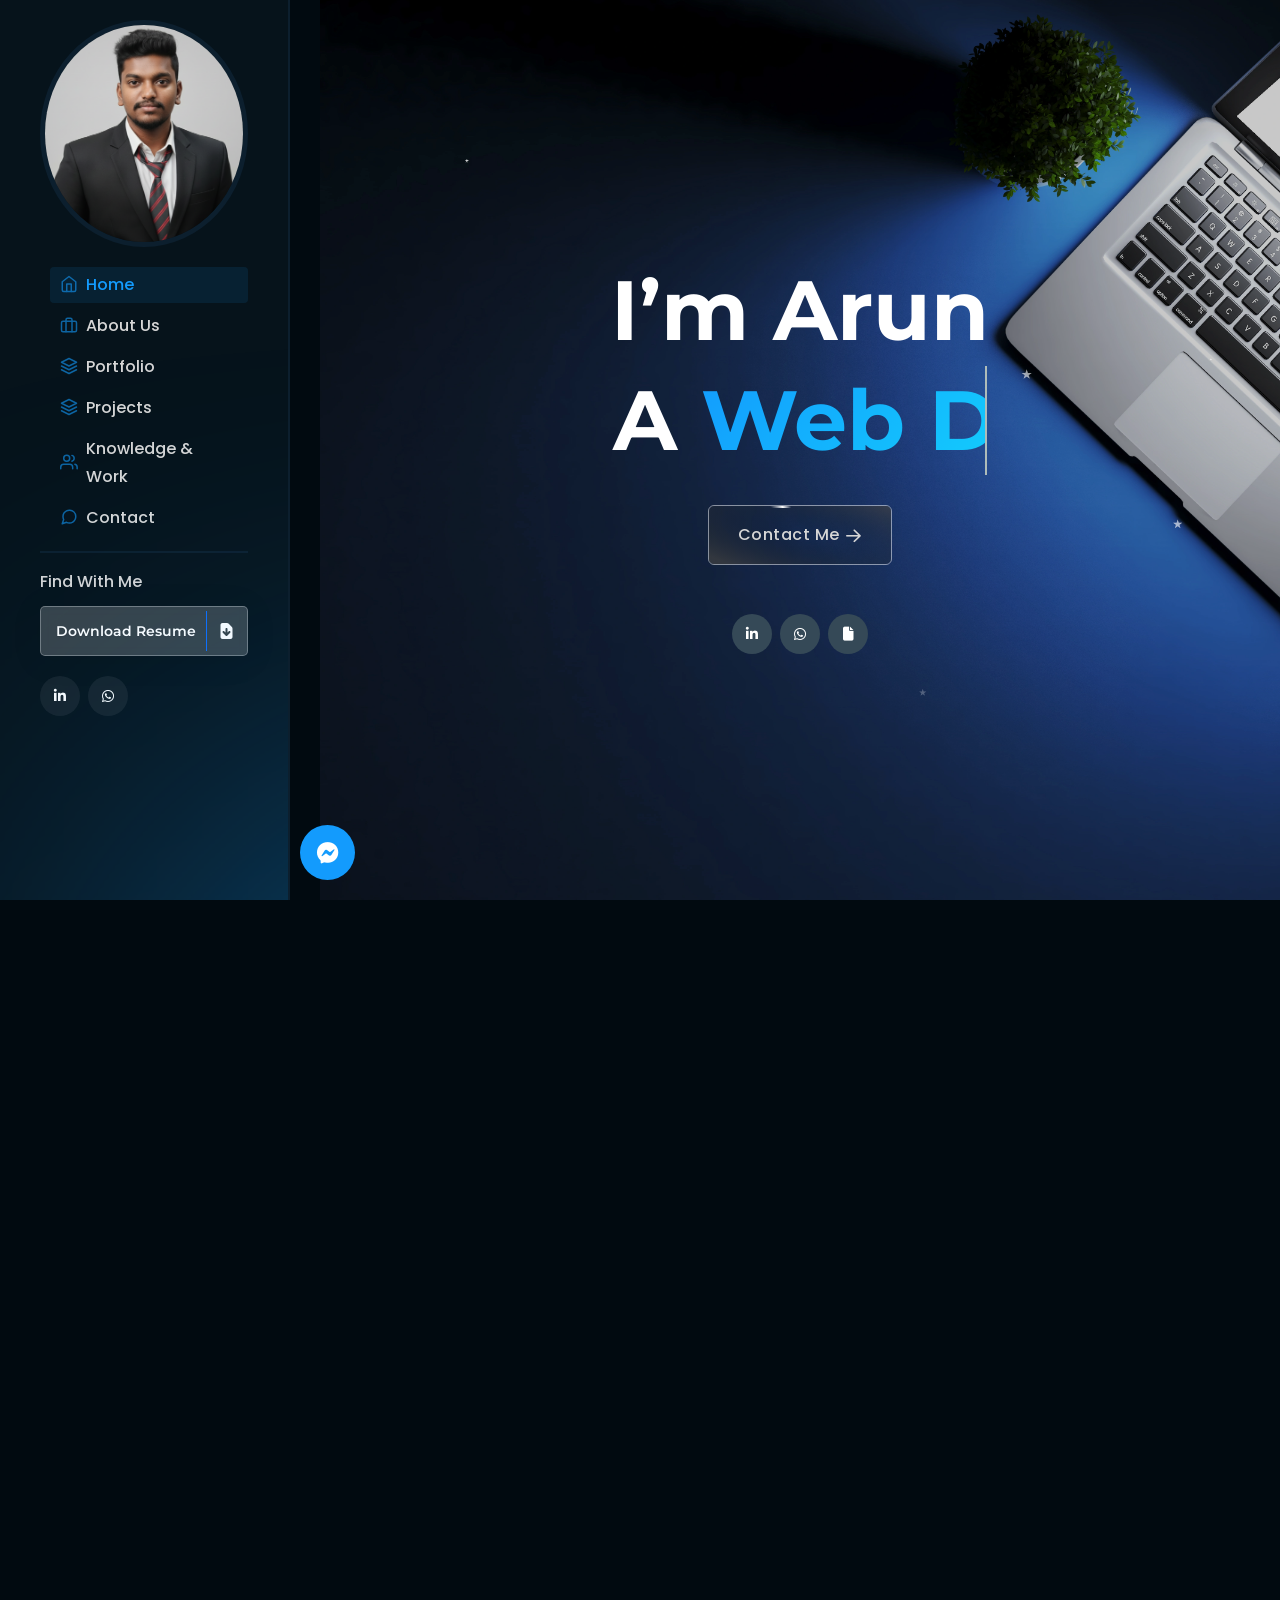
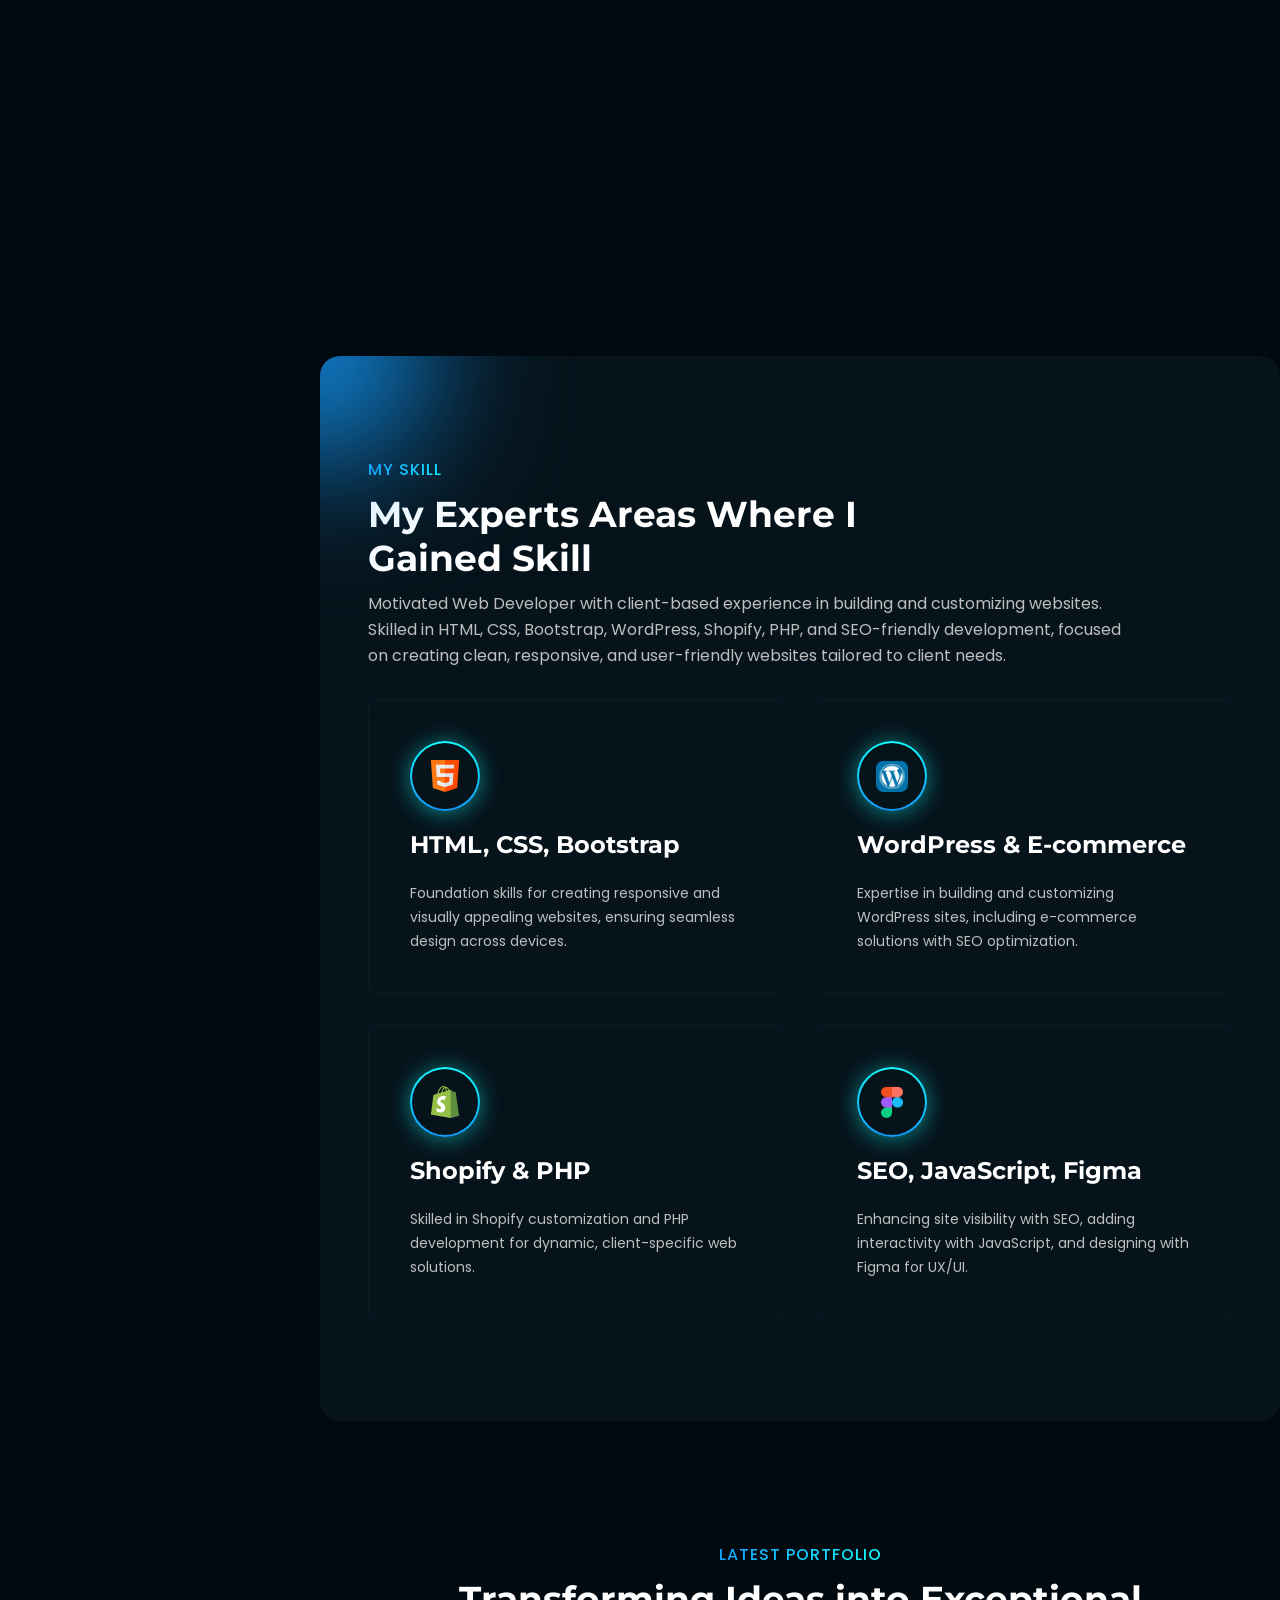
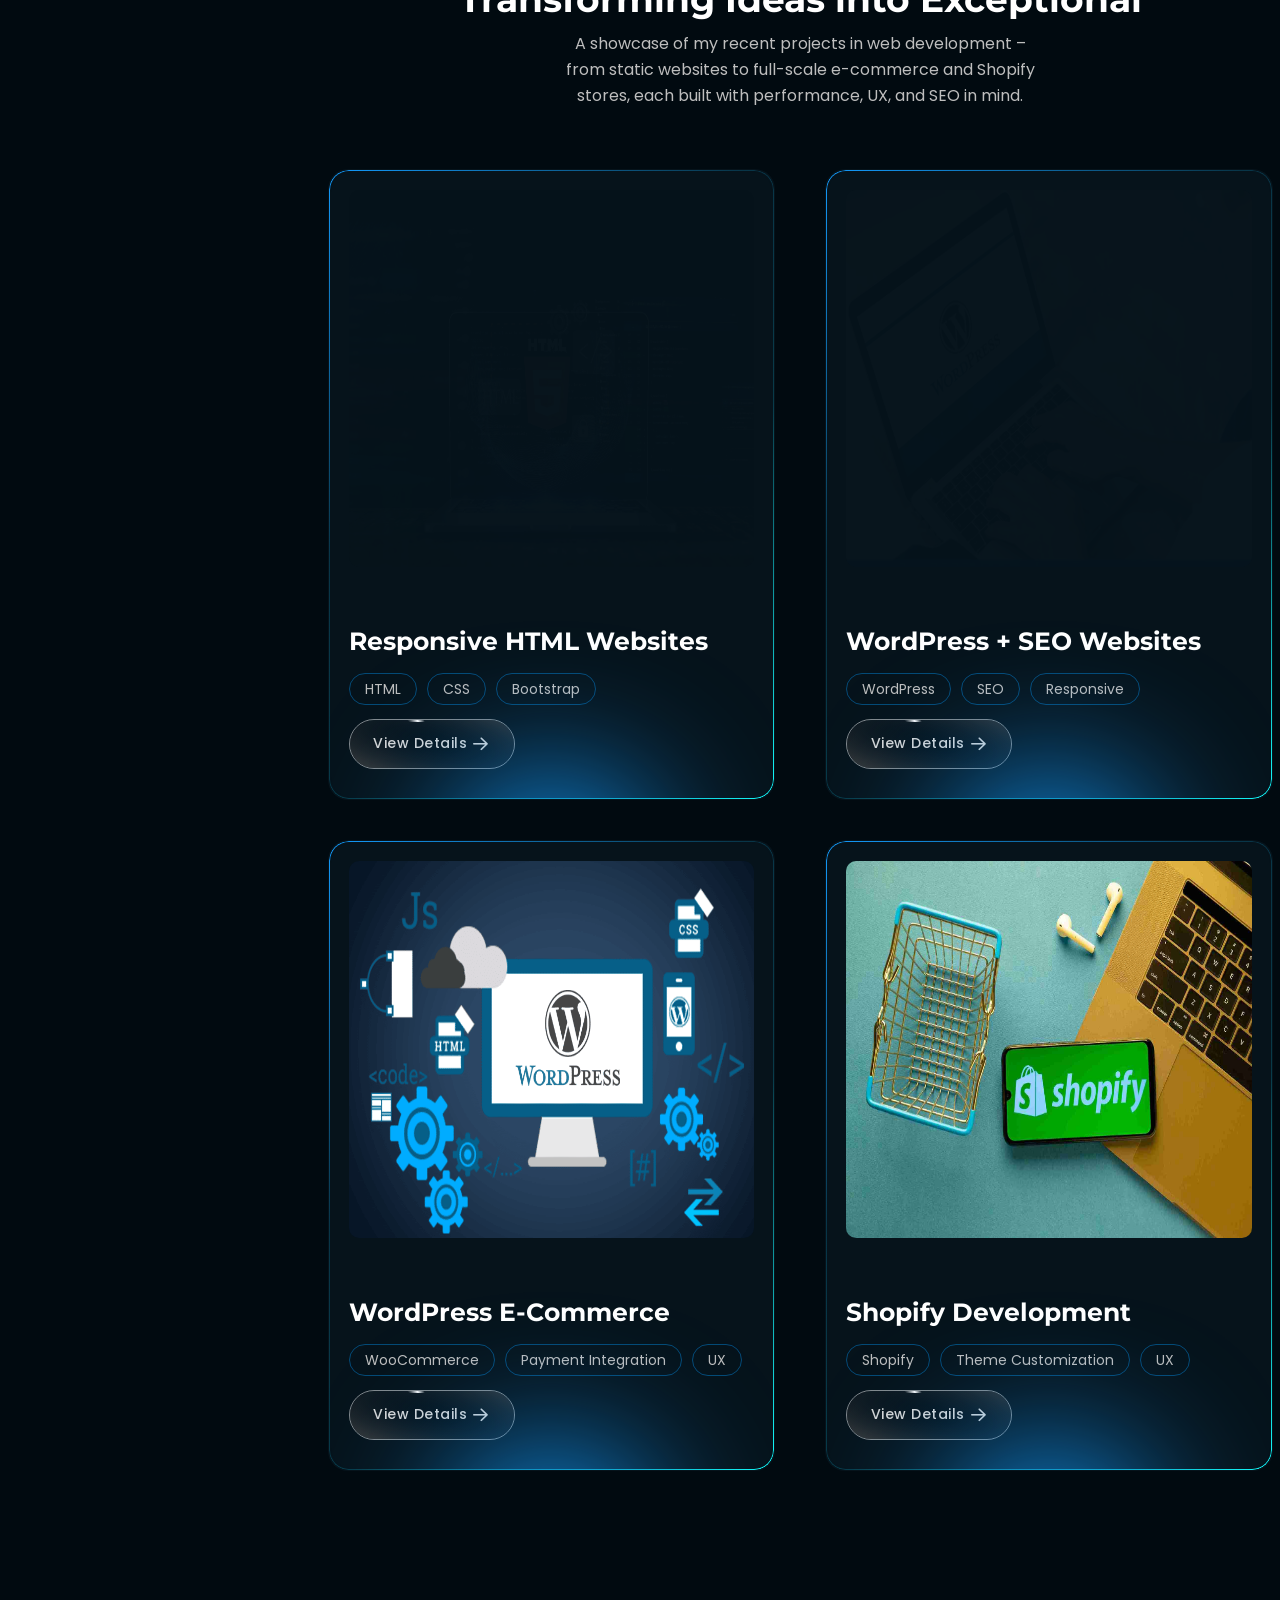
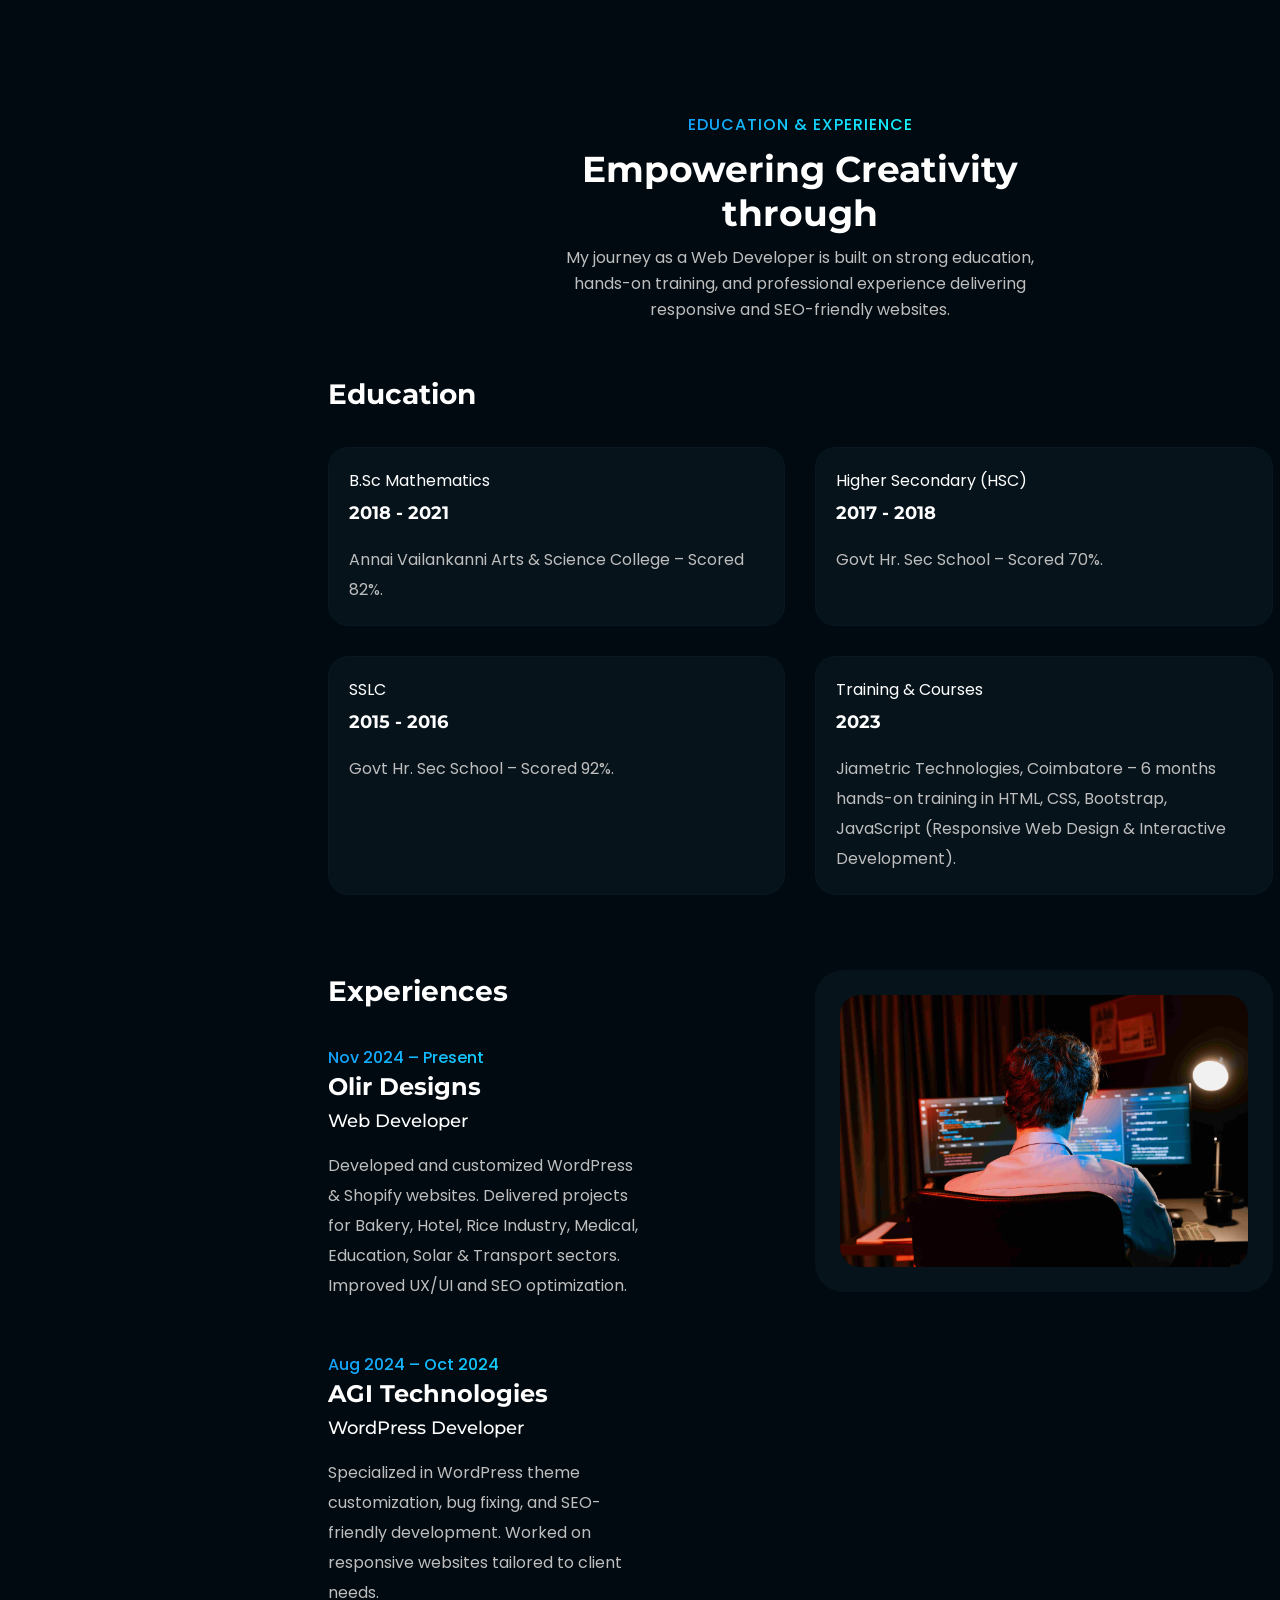
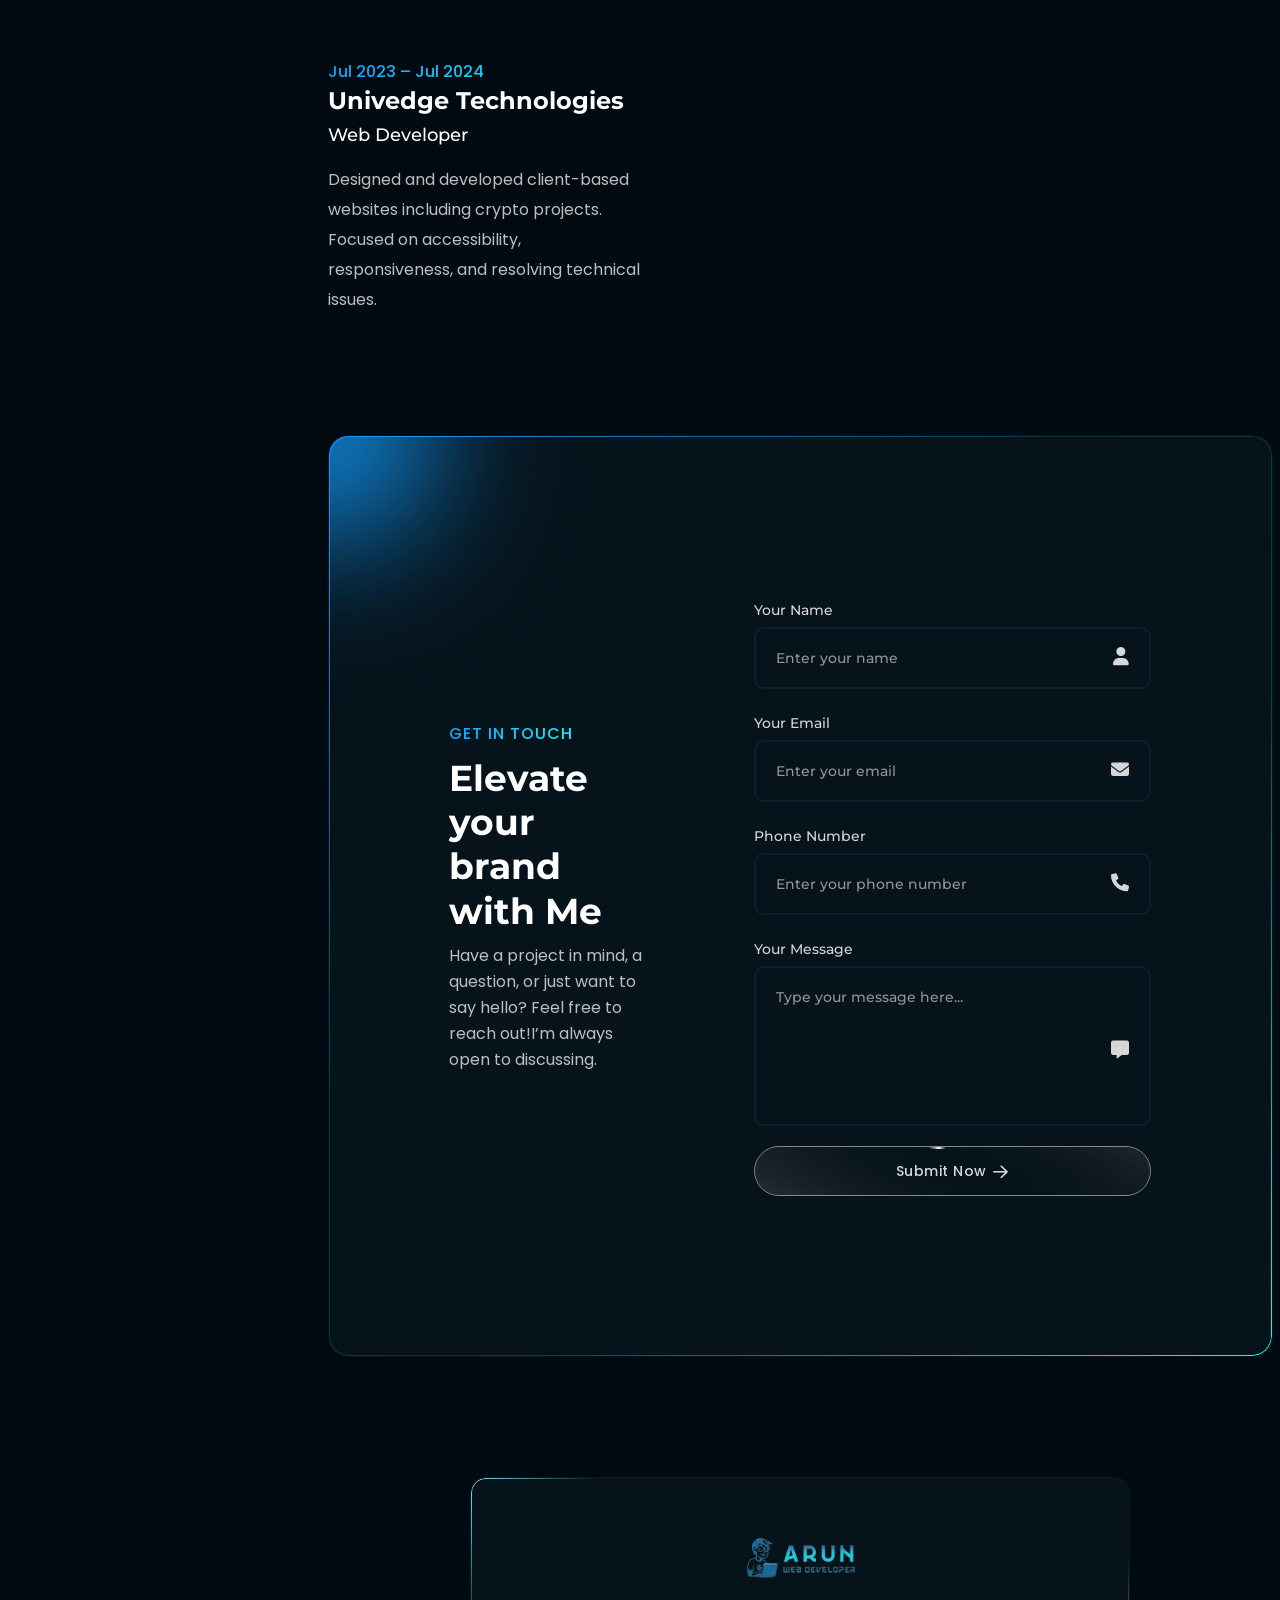
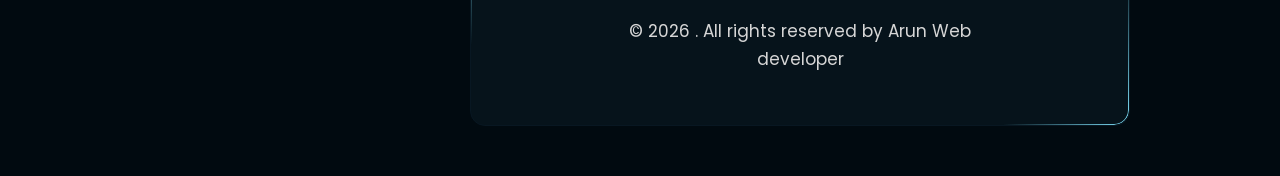
==== commit cb7a39fb: "Update index.html" ====
--- a/index.html
+++ b/index.html
@@ -5,7 +5,7 @@
     <meta charset="UTF-8">
     <meta http-equiv="X-UA-Compatible" content="IE=edge">
     <meta name="viewport" content="width=device-width, initial-scale=1.0">
-    <meta name="description" content="Virtuo is a modern personal portfolio template for designers, developers, content writer, cleaner, programmer, fashion designer, model, Influencer and freelancers. Fully responsive, SEO-friendly, Bootstrap and easy to customize.">
+    <meta name="description" content="Explore Arun Mathivanan's personal portfolio showcasing web development projects, creative designs, and professional skills. Built with modern web technologies — responsive, SEO-friendly, and designed for a seamless user experience. Visit now: https://aru1705.github.io/Portfolio/portfolio.html">
     <link rel="shortcut icon" type="image/x-icon" href="assets/images/favicon.svg">
     <title>Arun Portfolio</title>
     <!-- Bootstrap min css -->
@@ -1263,4 +1263,4 @@
     </script>
 </body>
 
-</html>+</html>
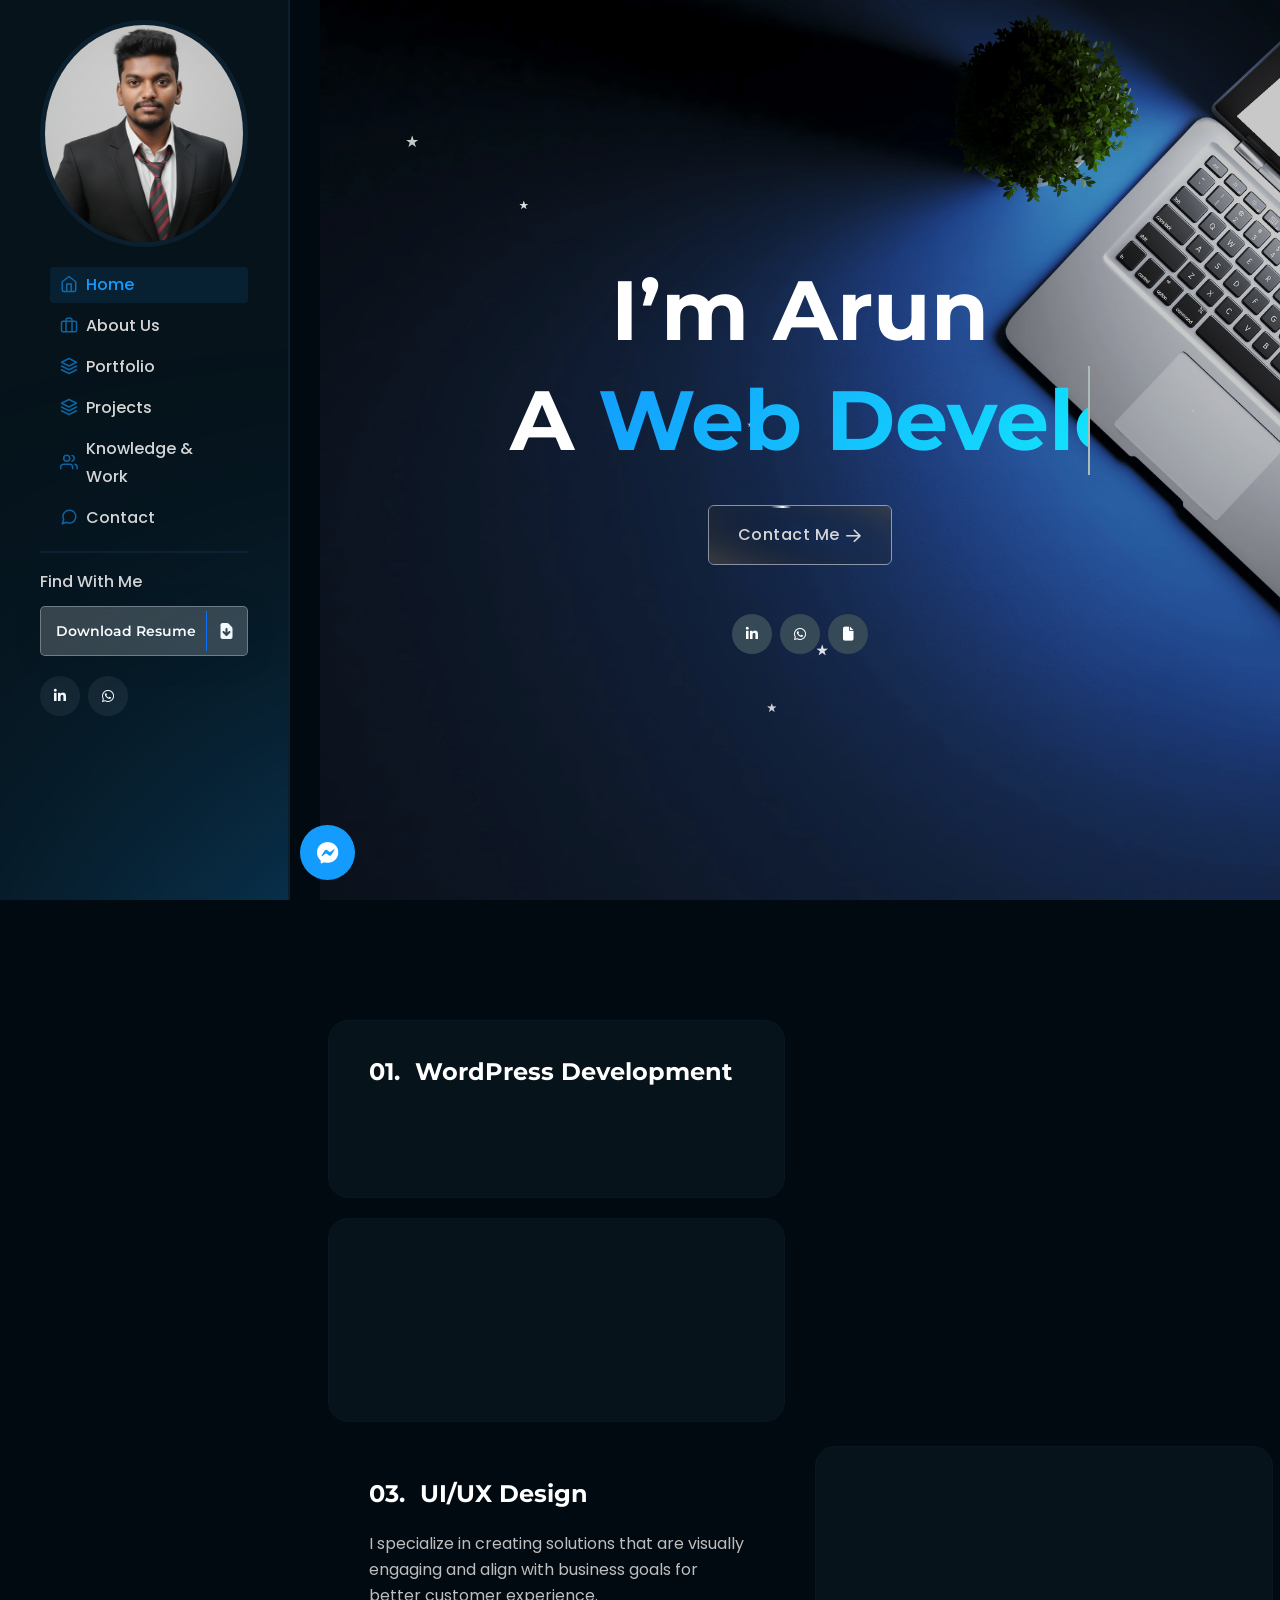
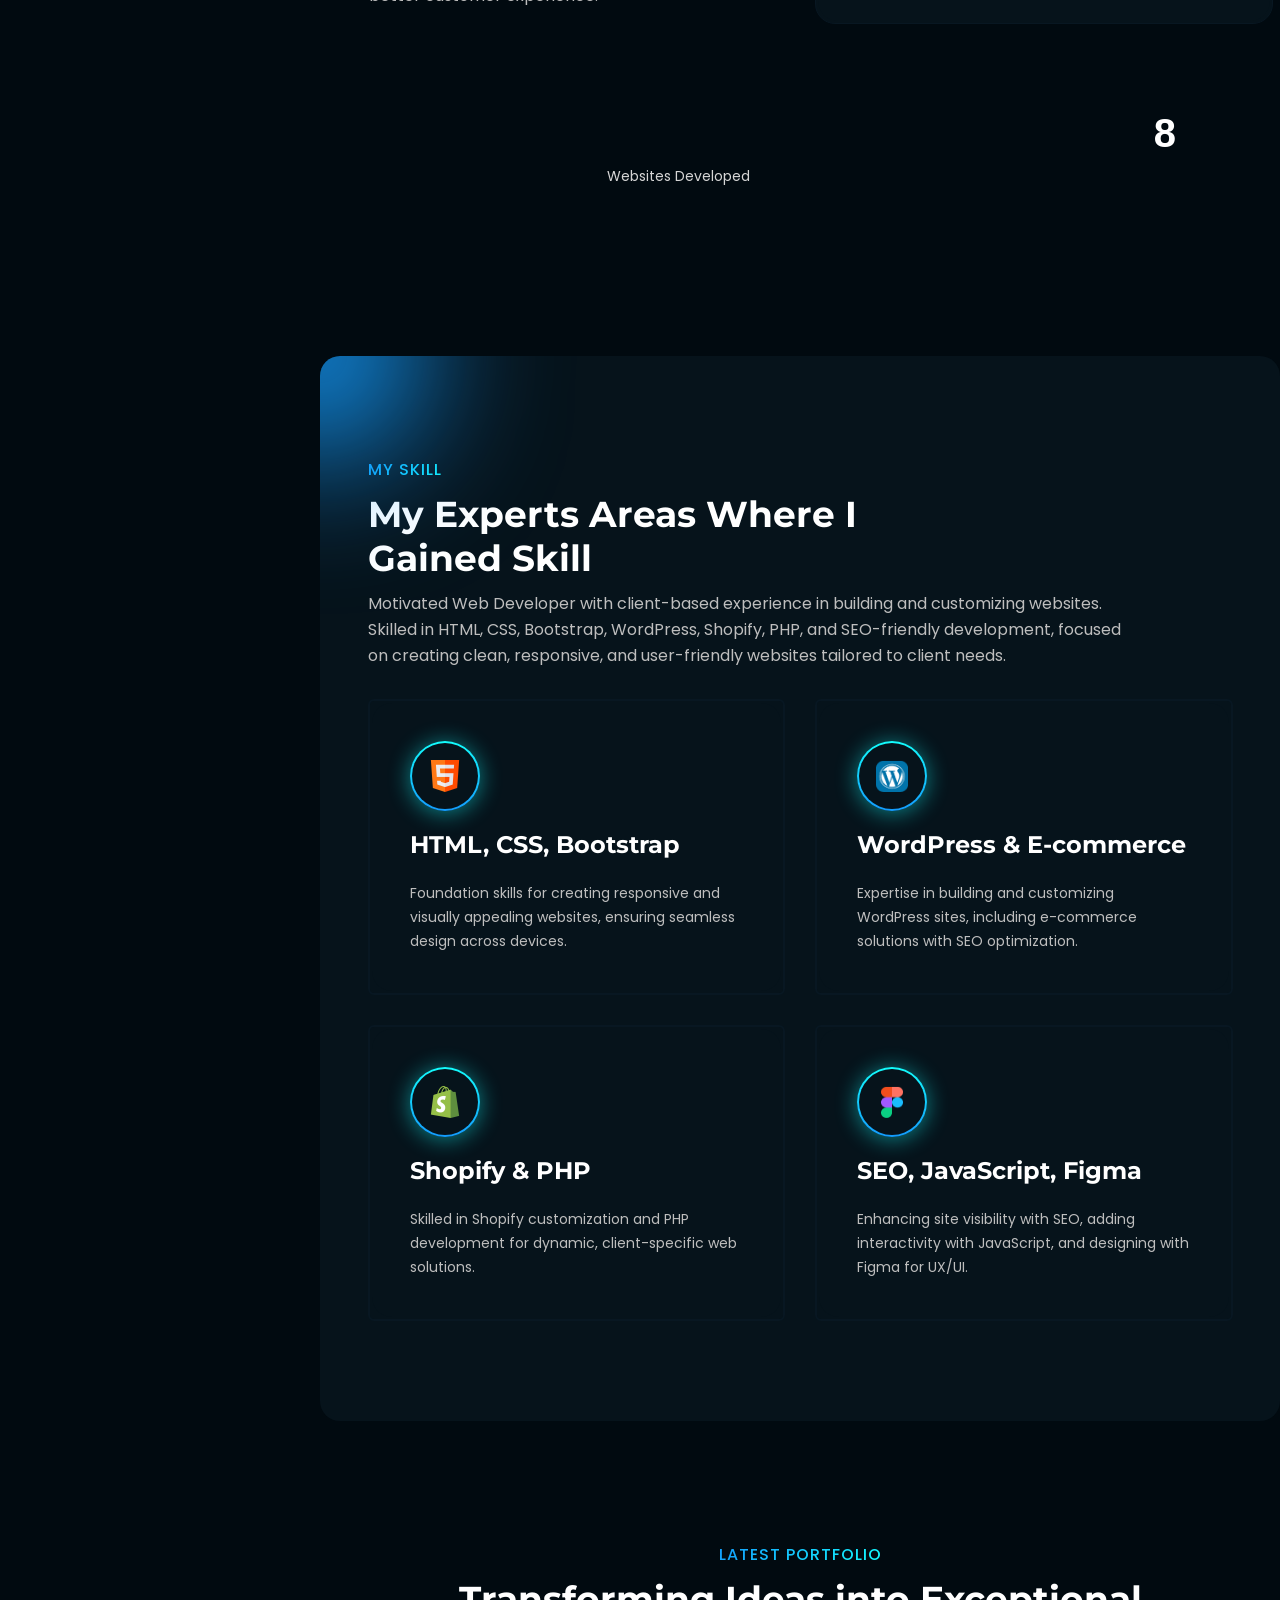
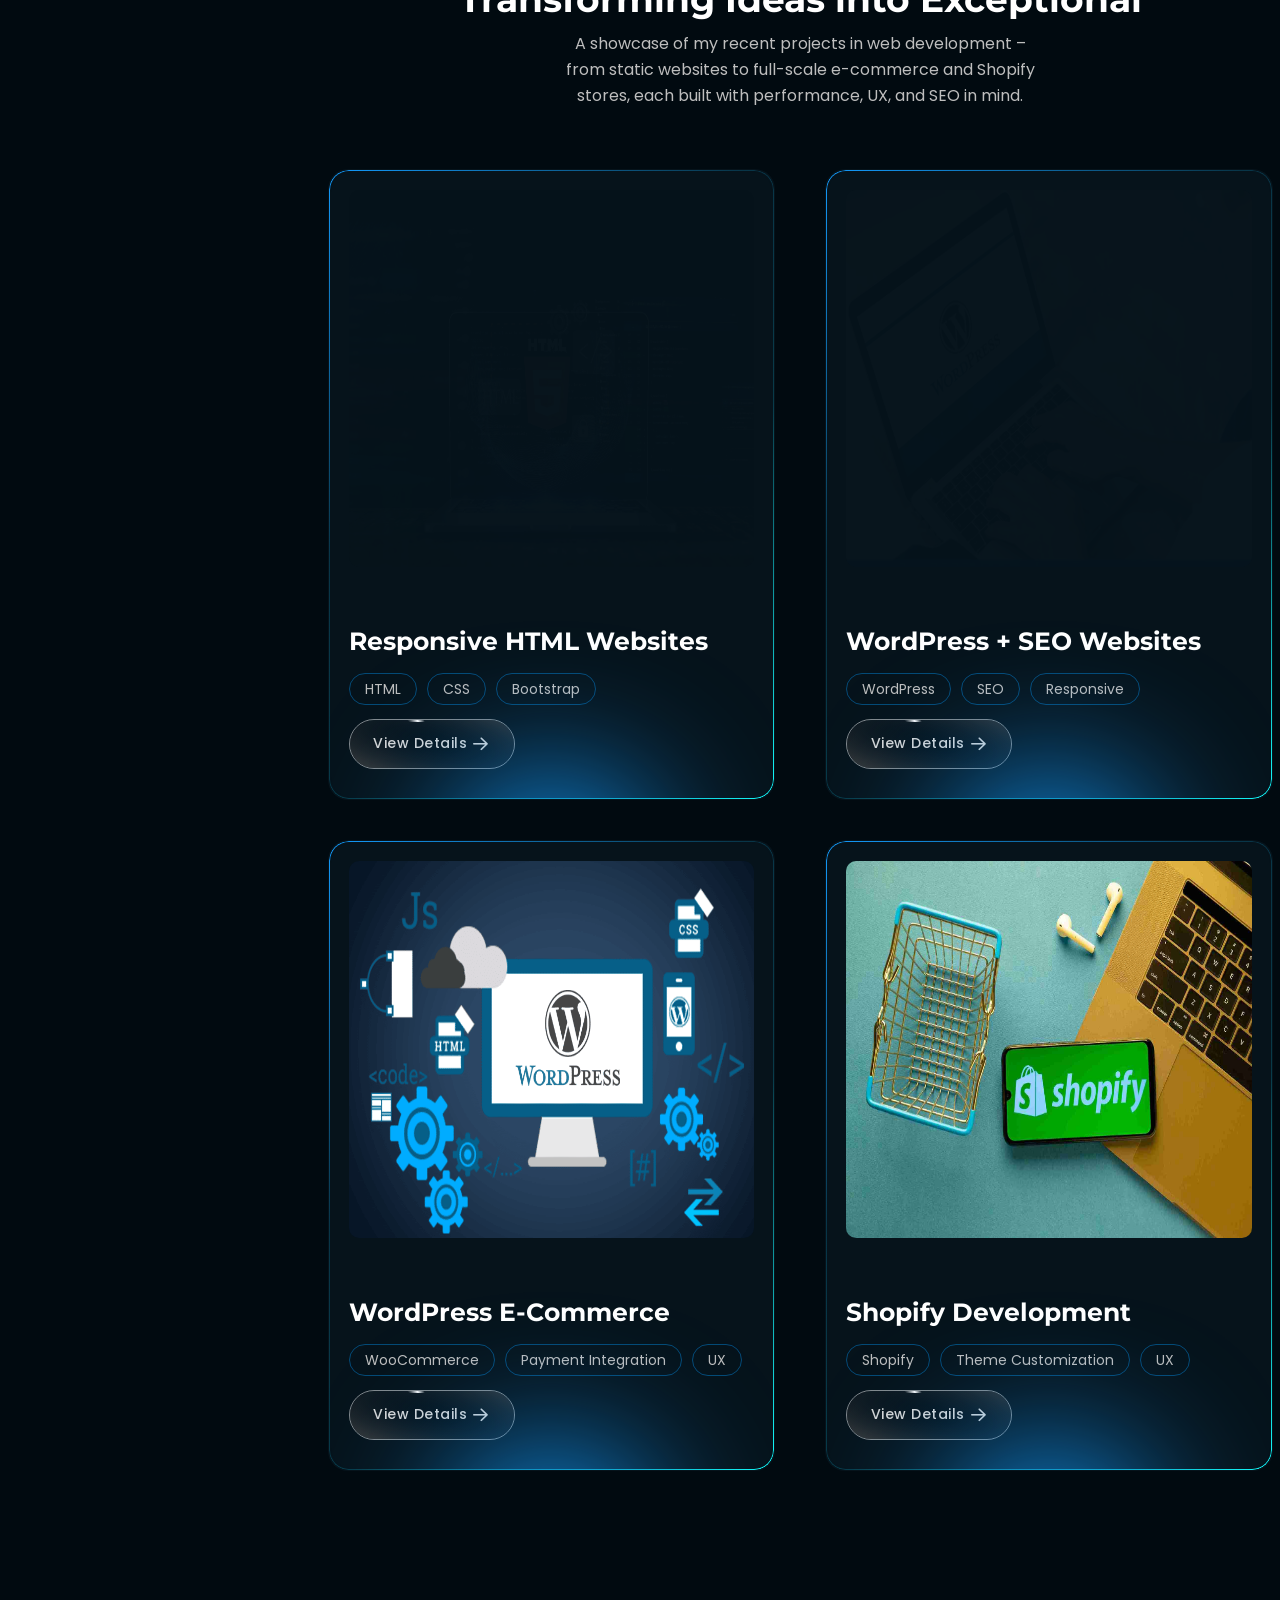
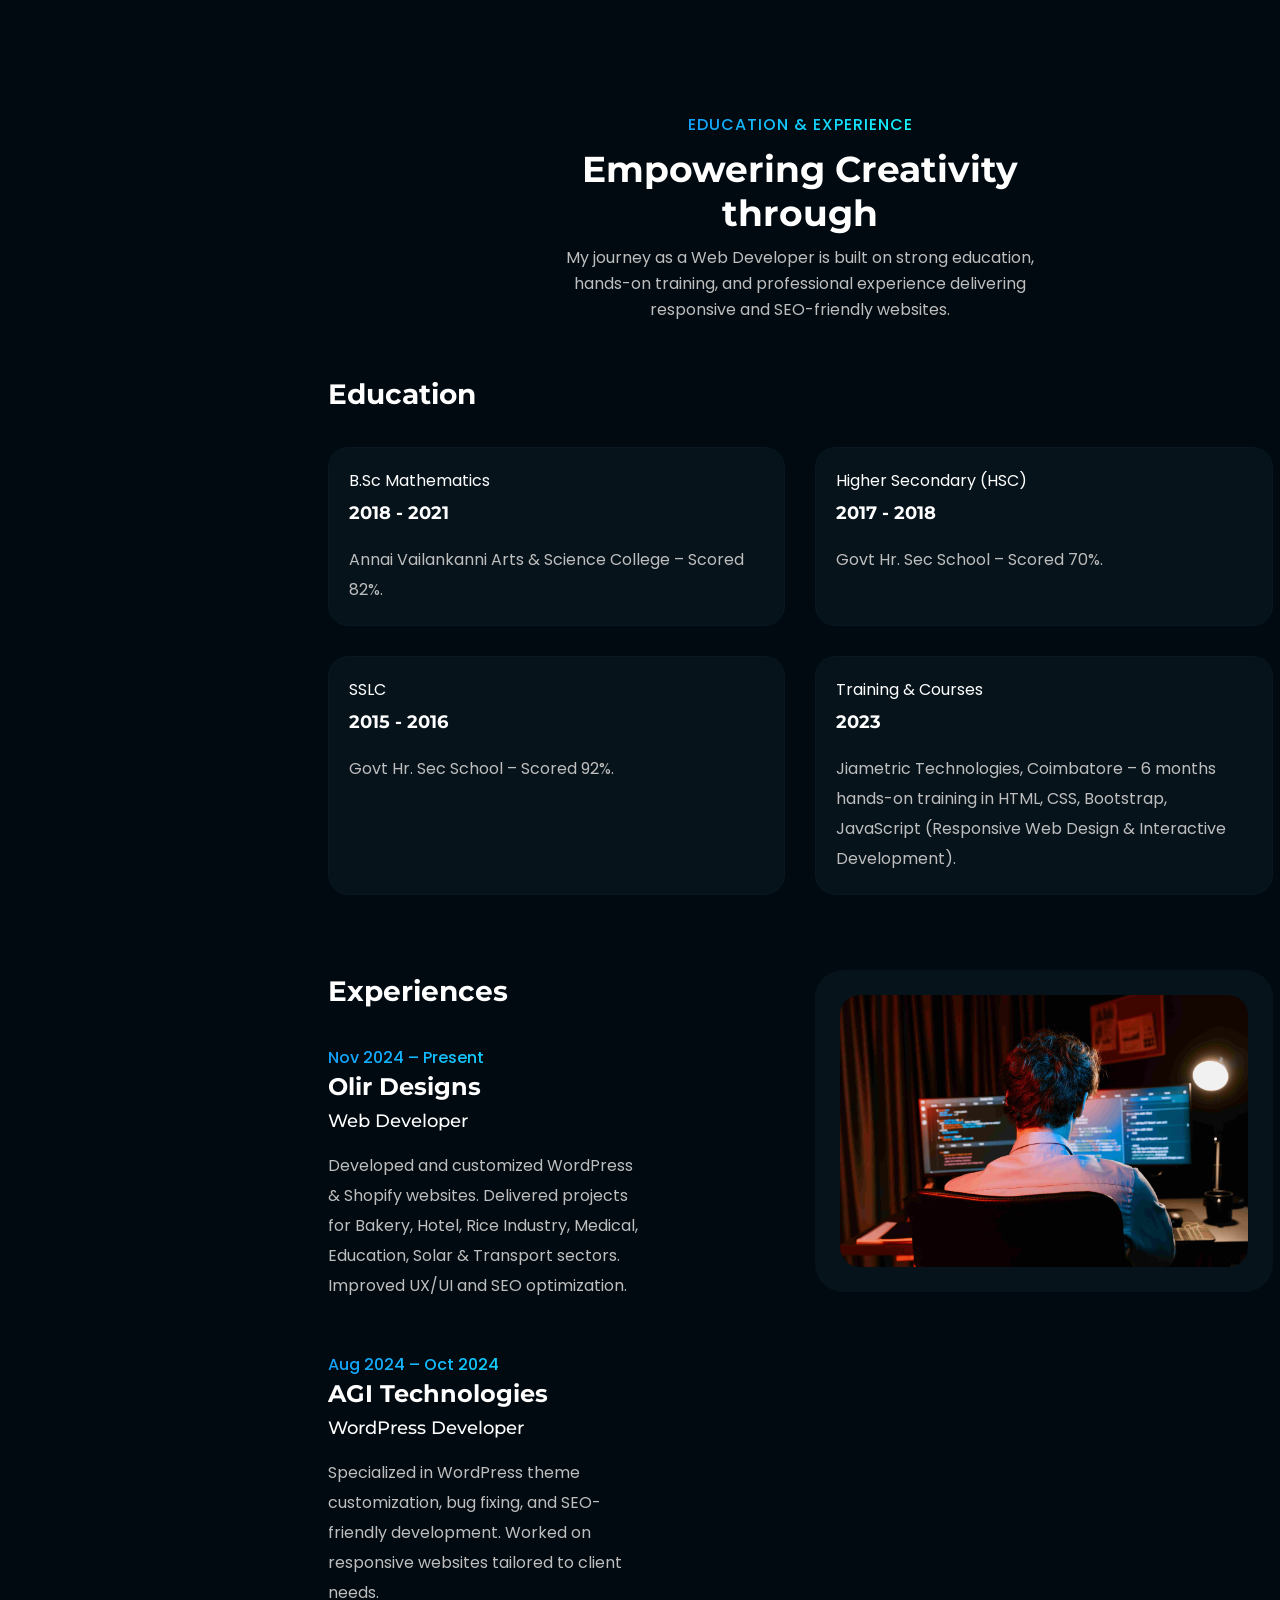
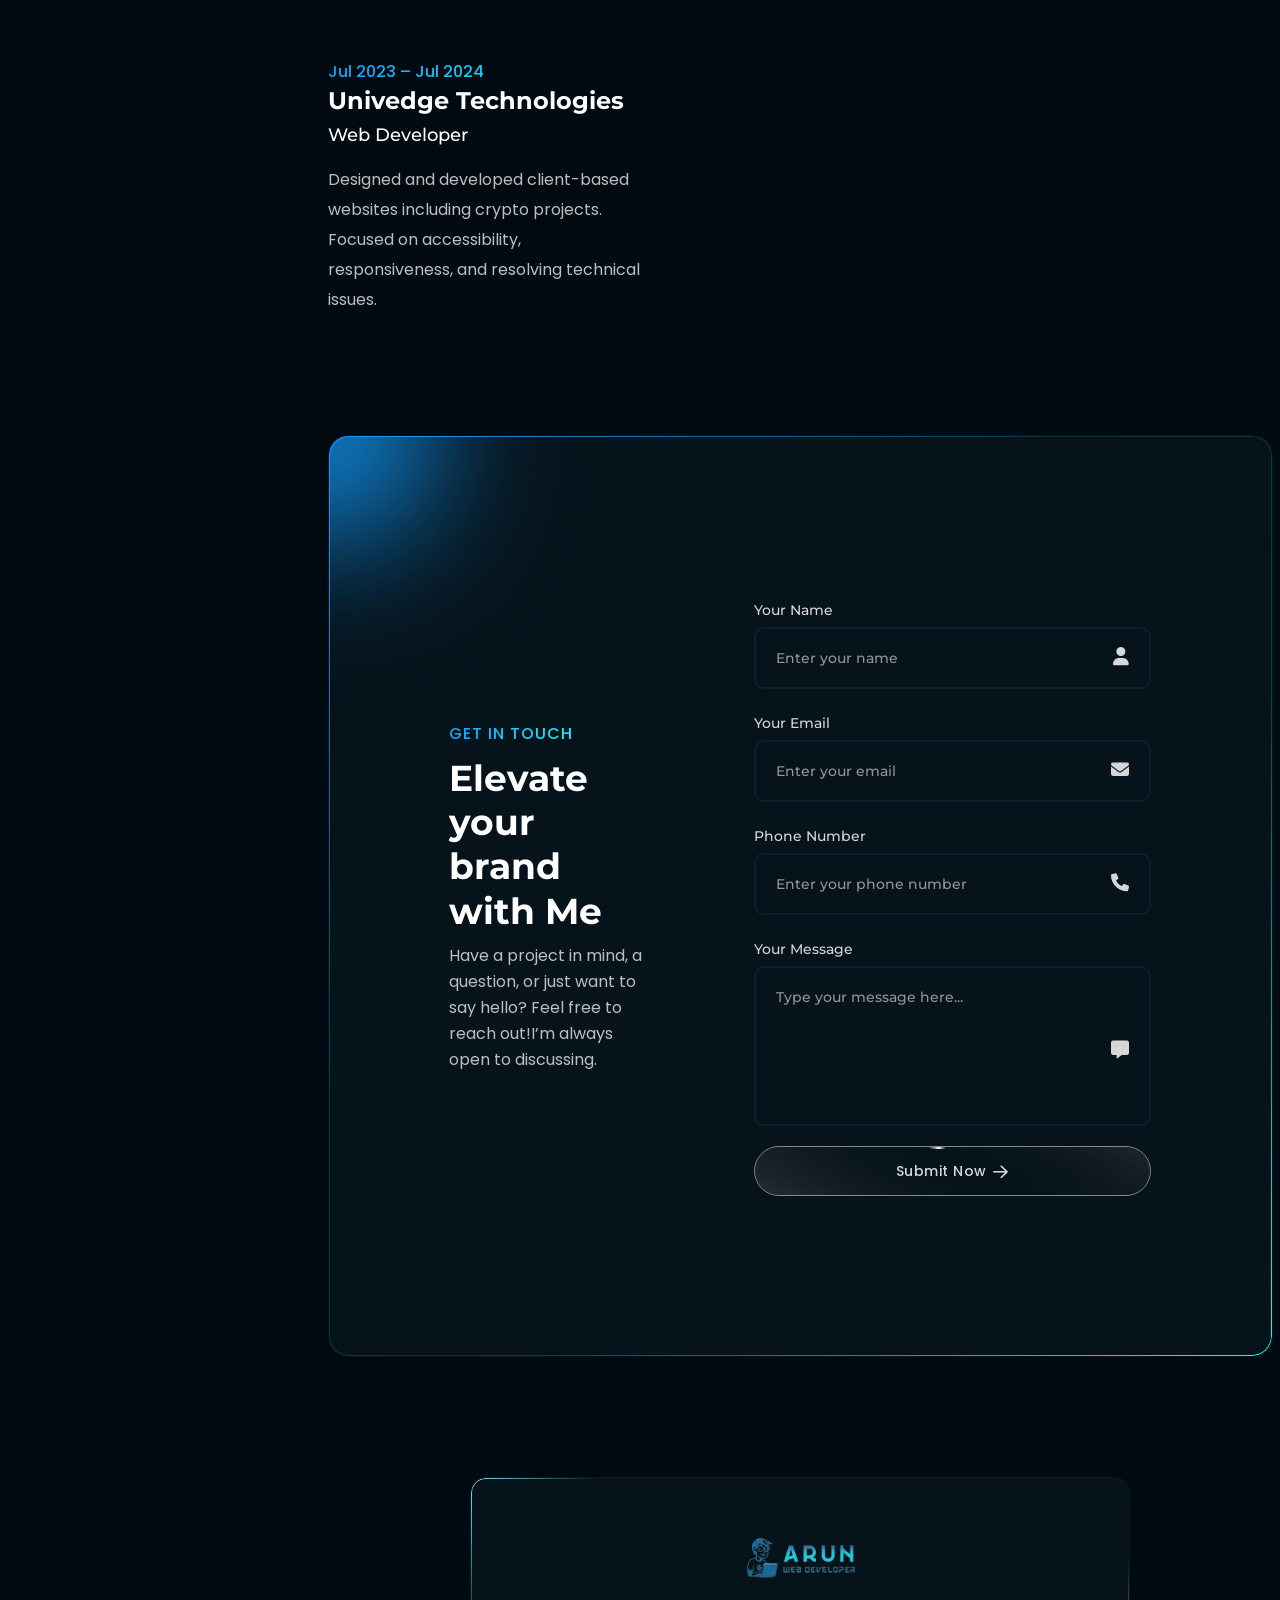
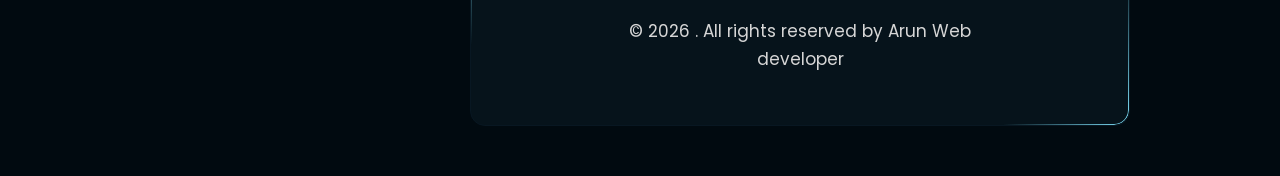
==== commit a77f17f5: "Update index.html" ====
--- a/index.html
+++ b/index.html
@@ -279,7 +279,7 @@
                     <div class="col-lg-3 col-sm-6 col-12">
                         <div class="counter-card tmp-scroll-trigger tmp-fade-in tmponhover animation-order-3">
                             <h3 class="counter counter-title"><span class="odometer" data-count="20">00</span>+</h3>
-                            <p class="counter-para">Client Reviews</p>
+                            <p class="counter-para">Client</p>
                         </div>
                     </div>
                     <div class="col-lg-3 col-sm-6 col-12">
